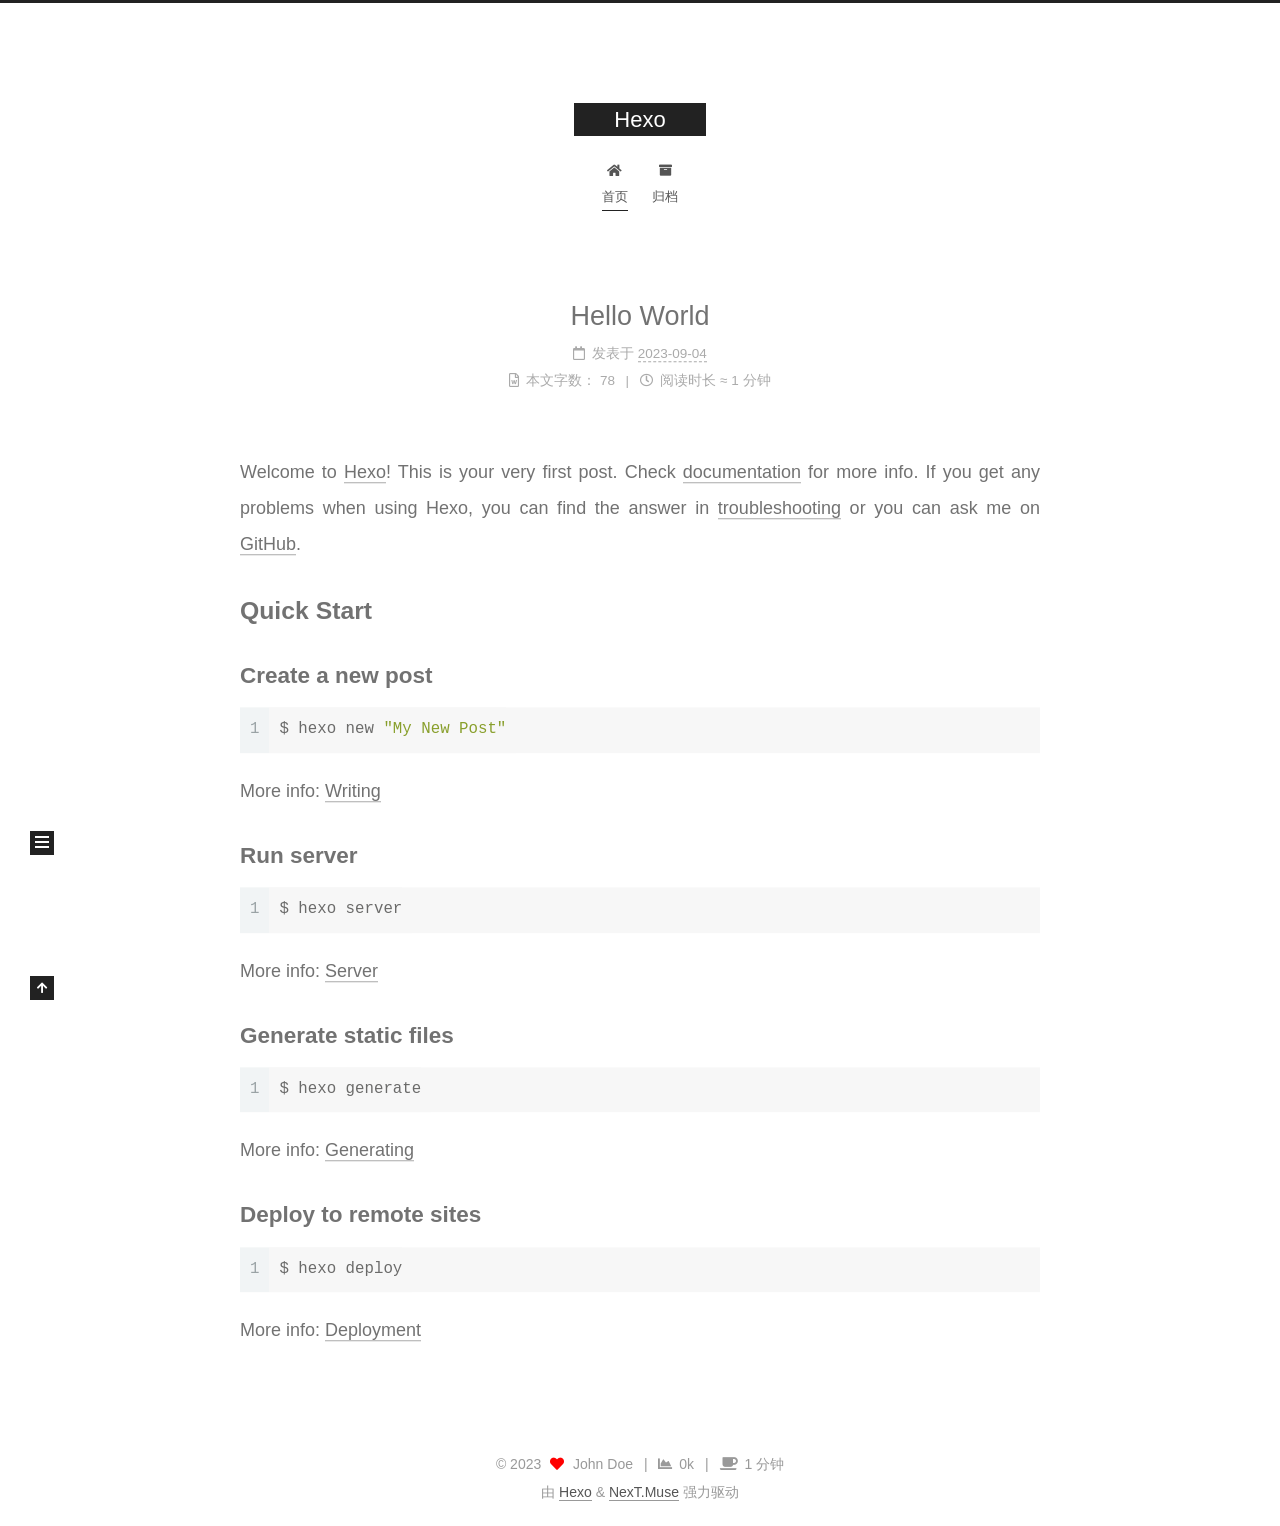
==== index.html @ d1b04335 "Site updated: 2023-09-04 20:30:48" ====
<!DOCTYPE html>
<html lang="zh-CN">
<head>
  <meta charset="UTF-8">
<meta name="viewport" content="width=device-width, initial-scale=1, maximum-scale=2">
<meta name="theme-color" content="#222">
<meta name="generator" content="Hexo 6.3.0">
  <link rel="apple-touch-icon" sizes="180x180" href="/images/apple-touch-icon-next.png">
  <link rel="icon" type="image/png" sizes="32x32" href="/images/favicon-32x32-next.png">
  <link rel="icon" type="image/png" sizes="16x16" href="/images/favicon-16x16-next.png">
  <link rel="mask-icon" href="/images/logo.svg" color="#222">

<link rel="stylesheet" href="/css/main.css">


<link rel="stylesheet" href="/lib/font-awesome/css/all.min.css">

<script id="hexo-configurations">
    var NexT = window.NexT || {};
    var CONFIG = {"hostname":"example.com","root":"/","scheme":"Muse","version":"7.8.0","exturl":false,"sidebar":{"position":"left","display":"post","padding":18,"offset":12,"onmobile":false},"copycode":{"enable":false,"show_result":false,"style":null},"back2top":{"enable":true,"sidebar":false,"scrollpercent":false},"bookmark":{"enable":false,"color":"#222","save":"auto"},"fancybox":false,"mediumzoom":false,"lazyload":false,"pangu":false,"comments":{"style":"tabs","active":null,"storage":true,"lazyload":false,"nav":null},"algolia":{"hits":{"per_page":10},"labels":{"input_placeholder":"Search for Posts","hits_empty":"We didn't find any results for the search: ${query}","hits_stats":"${hits} results found in ${time} ms"}},"localsearch":{"enable":false,"trigger":"auto","top_n_per_article":1,"unescape":false,"preload":false},"motion":{"enable":true,"async":false,"transition":{"post_block":"fadeIn","post_header":"slideDownIn","post_body":"slideDownIn","coll_header":"slideLeftIn","sidebar":"slideUpIn"}}};
  </script>

  <meta property="og:type" content="website">
<meta property="og:title" content="Hexo">
<meta property="og:url" content="http://example.com/index.html">
<meta property="og:site_name" content="Hexo">
<meta property="og:locale" content="zh_CN">
<meta property="article:author" content="John Doe">
<meta name="twitter:card" content="summary">

<link rel="canonical" href="http://example.com/">


<script id="page-configurations">
  // https://hexo.io/docs/variables.html
  CONFIG.page = {
    sidebar: "",
    isHome : true,
    isPost : false,
    lang   : 'zh-CN'
  };
</script>

  <title>Hexo</title>
  






  <noscript>
  <style>
  .use-motion .brand,
  .use-motion .menu-item,
  .sidebar-inner,
  .use-motion .post-block,
  .use-motion .pagination,
  .use-motion .comments,
  .use-motion .post-header,
  .use-motion .post-body,
  .use-motion .collection-header { opacity: initial; }

  .use-motion .site-title,
  .use-motion .site-subtitle {
    opacity: initial;
    top: initial;
  }

  .use-motion .logo-line-before i { left: initial; }
  .use-motion .logo-line-after i { right: initial; }
  </style>
</noscript>

</head>

<body itemscope itemtype="http://schema.org/WebPage">
  <div class="container use-motion">
    <div class="headband"></div>

    <header class="header" itemscope itemtype="http://schema.org/WPHeader">
      <div class="header-inner"><div class="site-brand-container">
  <div class="site-nav-toggle">
    <div class="toggle" aria-label="切换导航栏">
      <span class="toggle-line toggle-line-first"></span>
      <span class="toggle-line toggle-line-middle"></span>
      <span class="toggle-line toggle-line-last"></span>
    </div>
  </div>

  <div class="site-meta">

    <a href="/" class="brand" rel="start">
      <span class="logo-line-before"><i></i></span>
      <h1 class="site-title">Hexo</h1>
      <span class="logo-line-after"><i></i></span>
    </a>
  </div>

  <div class="site-nav-right">
    <div class="toggle popup-trigger">
    </div>
  </div>
</div>




<nav class="site-nav">
  <ul id="menu" class="main-menu menu">
        <li class="menu-item menu-item-home">

    <a href="/" rel="section"><i class="fa fa-home fa-fw"></i>首页</a>

  </li>
        <li class="menu-item menu-item-archives">

    <a href="/archives/" rel="section"><i class="fa fa-archive fa-fw"></i>归档</a>

  </li>
  </ul>
</nav>




</div>
    </header>

    
  <div class="back-to-top">
    <i class="fa fa-arrow-up"></i>
    <span>0%</span>
  </div>


    <main class="main">
      <div class="main-inner">
        <div class="content-wrap">
          

          <div class="content index posts-expand">
            
      
  
  
  <article itemscope itemtype="http://schema.org/Article" class="post-block" lang="zh-CN">
    <link itemprop="mainEntityOfPage" href="http://example.com/2023/09/04/hello-world/">

    <span hidden itemprop="author" itemscope itemtype="http://schema.org/Person">
      <meta itemprop="image" content="/images/avatar.gif">
      <meta itemprop="name" content="John Doe">
      <meta itemprop="description" content="">
    </span>

    <span hidden itemprop="publisher" itemscope itemtype="http://schema.org/Organization">
      <meta itemprop="name" content="Hexo">
    </span>
      <header class="post-header">
        <h2 class="post-title" itemprop="name headline">
          
            <a href="/2023/09/04/hello-world/" class="post-title-link" itemprop="url">Hello World</a>
        </h2>

        <div class="post-meta">
            <span class="post-meta-item">
              <span class="post-meta-item-icon">
                <i class="far fa-calendar"></i>
              </span>
              <span class="post-meta-item-text">发表于</span>
              

              <time title="创建时间：2023-09-04 19:37:37 / 修改时间：19:37:17" itemprop="dateCreated datePublished" datetime="2023-09-04T19:37:37+08:00">2023-09-04</time>
            </span>

          <br>
            <span class="post-meta-item" title="本文字数">
              <span class="post-meta-item-icon">
                <i class="far fa-file-word"></i>
              </span>
                <span class="post-meta-item-text">本文字数：</span>
              <span>78</span>
            </span>
            <span class="post-meta-item" title="阅读时长">
              <span class="post-meta-item-icon">
                <i class="far fa-clock"></i>
              </span>
                <span class="post-meta-item-text">阅读时长 &asymp;</span>
              <span>1 分钟</span>
            </span>

        </div>
      </header>

    
    
    
    <div class="post-body" itemprop="articleBody">

      
          <p>Welcome to <a target="_blank" rel="noopener" href="https://hexo.io/">Hexo</a>! This is your very first post. Check <a target="_blank" rel="noopener" href="https://hexo.io/docs/">documentation</a> for more info. If you get any problems when using Hexo, you can find the answer in <a target="_blank" rel="noopener" href="https://hexo.io/docs/troubleshooting.html">troubleshooting</a> or you can ask me on <a target="_blank" rel="noopener" href="https://github.com/hexojs/hexo/issues">GitHub</a>.</p>
<h2 id="Quick-Start"><a href="#Quick-Start" class="headerlink" title="Quick Start"></a>Quick Start</h2><h3 id="Create-a-new-post"><a href="#Create-a-new-post" class="headerlink" title="Create a new post"></a>Create a new post</h3><figure class="highlight bash"><table><tr><td class="gutter"><pre><span class="line">1</span><br></pre></td><td class="code"><pre><span class="line">$ hexo new <span class="string">&quot;My New Post&quot;</span></span><br></pre></td></tr></table></figure>

<p>More info: <a target="_blank" rel="noopener" href="https://hexo.io/docs/writing.html">Writing</a></p>
<h3 id="Run-server"><a href="#Run-server" class="headerlink" title="Run server"></a>Run server</h3><figure class="highlight bash"><table><tr><td class="gutter"><pre><span class="line">1</span><br></pre></td><td class="code"><pre><span class="line">$ hexo server</span><br></pre></td></tr></table></figure>

<p>More info: <a target="_blank" rel="noopener" href="https://hexo.io/docs/server.html">Server</a></p>
<h3 id="Generate-static-files"><a href="#Generate-static-files" class="headerlink" title="Generate static files"></a>Generate static files</h3><figure class="highlight bash"><table><tr><td class="gutter"><pre><span class="line">1</span><br></pre></td><td class="code"><pre><span class="line">$ hexo generate</span><br></pre></td></tr></table></figure>

<p>More info: <a target="_blank" rel="noopener" href="https://hexo.io/docs/generating.html">Generating</a></p>
<h3 id="Deploy-to-remote-sites"><a href="#Deploy-to-remote-sites" class="headerlink" title="Deploy to remote sites"></a>Deploy to remote sites</h3><figure class="highlight bash"><table><tr><td class="gutter"><pre><span class="line">1</span><br></pre></td><td class="code"><pre><span class="line">$ hexo deploy</span><br></pre></td></tr></table></figure>

<p>More info: <a target="_blank" rel="noopener" href="https://hexo.io/docs/one-command-deployment.html">Deployment</a></p>

      
    </div>

    
    
    
      <footer class="post-footer">
        <div class="post-eof"></div>
      </footer>
  </article>
  
  
  


  



          </div>
          

<script>
  window.addEventListener('tabs:register', () => {
    let { activeClass } = CONFIG.comments;
    if (CONFIG.comments.storage) {
      activeClass = localStorage.getItem('comments_active') || activeClass;
    }
    if (activeClass) {
      let activeTab = document.querySelector(`a[href="#comment-${activeClass}"]`);
      if (activeTab) {
        activeTab.click();
      }
    }
  });
  if (CONFIG.comments.storage) {
    window.addEventListener('tabs:click', event => {
      if (!event.target.matches('.tabs-comment .tab-content .tab-pane')) return;
      let commentClass = event.target.classList[1];
      localStorage.setItem('comments_active', commentClass);
    });
  }
</script>

        </div>
          
  
  <div class="toggle sidebar-toggle">
    <span class="toggle-line toggle-line-first"></span>
    <span class="toggle-line toggle-line-middle"></span>
    <span class="toggle-line toggle-line-last"></span>
  </div>

  <aside class="sidebar">
    <div class="sidebar-inner">

      <ul class="sidebar-nav motion-element">
        <li class="sidebar-nav-toc">
          文章目录
        </li>
        <li class="sidebar-nav-overview">
          站点概览
        </li>
      </ul>

      <!--noindex-->
      <div class="post-toc-wrap sidebar-panel">
      </div>
      <!--/noindex-->

      <div class="site-overview-wrap sidebar-panel">
        <div class="site-author motion-element" itemprop="author" itemscope itemtype="http://schema.org/Person">
  <p class="site-author-name" itemprop="name">John Doe</p>
  <div class="site-description" itemprop="description"></div>
</div>
<div class="site-state-wrap motion-element">
  <nav class="site-state">
      <div class="site-state-item site-state-posts">
          <a href="/archives/">
        
          <span class="site-state-item-count">1</span>
          <span class="site-state-item-name">日志</span>
        </a>
      </div>
  </nav>
</div>



      </div>

    </div>
  </aside>
  <div id="sidebar-dimmer"></div>


      </div>
    </main>

    <footer class="footer">
      <div class="footer-inner">
        

        

<div class="copyright">
  
  &copy; 
  <span itemprop="copyrightYear">2023</span>
  <span class="with-love">
    <i class="fa fa-heart"></i>
  </span>
  <span class="author" itemprop="copyrightHolder">John Doe</span>
    <span class="post-meta-divider">|</span>
    <span class="post-meta-item-icon">
      <i class="fa fa-chart-area"></i>
    </span>
    <span title="站点总字数">0k</span>
    <span class="post-meta-divider">|</span>
    <span class="post-meta-item-icon">
      <i class="fa fa-coffee"></i>
    </span>
    <span title="站点阅读时长">1 分钟</span>
</div>
  <div class="powered-by">由 <a href="https://hexo.io/" class="theme-link" rel="noopener" target="_blank">Hexo</a> & <a href="https://muse.theme-next.org/" class="theme-link" rel="noopener" target="_blank">NexT.Muse</a> 强力驱动
  </div>

        








      </div>
    </footer>
  </div>

  
  <script src="/lib/anime.min.js"></script>
  <script src="/lib/velocity/velocity.min.js"></script>
  <script src="/lib/velocity/velocity.ui.min.js"></script>

<script src="/js/utils.js"></script>

<script src="/js/motion.js"></script>


<script src="/js/schemes/muse.js"></script>


<script src="/js/next-boot.js"></script>




  















  

  


</body>
</html>
---- css/main.css ----
:root {
  --body-bg-color: #fff;
  --content-bg-color: #fff;
  --card-bg-color: #f5f5f5;
  --text-color: #555;
  --blockquote-color: #666;
  --link-color: #555;
  --link-hover-color: #222;
  --brand-color: #fff;
  --brand-hover-color: #fff;
  --table-row-odd-bg-color: #f9f9f9;
  --table-row-hover-bg-color: #f5f5f5;
  --menu-item-bg-color: #f5f5f5;
  --btn-default-bg: #222;
  --btn-default-color: #fff;
  --btn-default-border-color: #222;
  --btn-default-hover-bg: #fff;
  --btn-default-hover-color: #222;
  --btn-default-hover-border-color: #222;
}
html {
  line-height: 1.15; /* 1 */
  -webkit-text-size-adjust: 100%; /* 2 */
}
body {
  margin: 0;
}
main {
  display: block;
}
h1 {
  font-size: 2em;
  margin: 0.67em 0;
}
hr {
  box-sizing: content-box; /* 1 */
  height: 0; /* 1 */
  overflow: visible; /* 2 */
}
pre {
  font-family: monospace, monospace; /* 1 */
  font-size: 1em; /* 2 */
}
a {
  background: transparent;
}
abbr[title] {
  border-bottom: none; /* 1 */
  text-decoration: underline; /* 2 */
  text-decoration: underline dotted; /* 2 */
}
b,
strong {
  font-weight: bolder;
}
code,
kbd,
samp {
  font-family: monospace, monospace; /* 1 */
  font-size: 1em; /* 2 */
}
small {
  font-size: 80%;
}
sub,
sup {
  font-size: 75%;
  line-height: 0;
  position: relative;
  vertical-align: baseline;
}
sub {
  bottom: -0.25em;
}
sup {
  top: -0.5em;
}
img {
  border-style: none;
}
button,
input,
optgroup,
select,
textarea {
  font-family: inherit; /* 1 */
  font-size: 100%; /* 1 */
  line-height: 1.15; /* 1 */
  margin: 0; /* 2 */
}
button,
input {
/* 1 */
  overflow: visible;
}
button,
select {
/* 1 */
  text-transform: none;
}
button,
[type='button'],
[type='reset'],
[type='submit'] {
  -webkit-appearance: button;
}
button::-moz-focus-inner,
[type='button']::-moz-focus-inner,
[type='reset']::-moz-focus-inner,
[type='submit']::-moz-focus-inner {
  border-style: none;
  padding: 0;
}
button:-moz-focusring,
[type='button']:-moz-focusring,
[type='reset']:-moz-focusring,
[type='submit']:-moz-focusring {
  outline: 1px dotted ButtonText;
}
fieldset {
  padding: 0.35em 0.75em 0.625em;
}
legend {
  box-sizing: border-box; /* 1 */
  color: inherit; /* 2 */
  display: table; /* 1 */
  max-width: 100%; /* 1 */
  padding: 0; /* 3 */
  white-space: normal; /* 1 */
}
progress {
  vertical-align: baseline;
}
textarea {
  overflow: auto;
}
[type='checkbox'],
[type='radio'] {
  box-sizing: border-box; /* 1 */
  padding: 0; /* 2 */
}
[type='number']::-webkit-inner-spin-button,
[type='number']::-webkit-outer-spin-button {
  height: auto;
}
[type='search'] {
  outline-offset: -2px; /* 2 */
  -webkit-appearance: textfield; /* 1 */
}
[type='search']::-webkit-search-decoration {
  -webkit-appearance: none;
}
::-webkit-file-upload-button {
  font: inherit; /* 2 */
  -webkit-appearance: button; /* 1 */
}
details {
  display: block;
}
summary {
  display: list-item;
}
template {
  display: none;
}
[hidden] {
  display: none;
}
::selection {
  background: #262a30;
  color: #eee;
}
html,
body {
  height: 100%;
}
body {
  background: var(--body-bg-color);
  color: var(--text-color);
  font-family: 'Lato', "PingFang SC", "Microsoft YaHei", sans-serif;
  font-size: 1em;
  line-height: 2;
}
@media (max-width: 991px) {
  body {
    padding-left: 0 !important;
    padding-right: 0 !important;
  }
}
h1,
h2,
h3,
h4,
h5,
h6 {
  font-family: 'Lato', "PingFang SC", "Microsoft YaHei", sans-serif;
  font-weight: bold;
  line-height: 1.5;
  margin: 20px 0 15px;
}
h1 {
  font-size: 1.5em;
}
h2 {
  font-size: 1.375em;
}
h3 {
  font-size: 1.25em;
}
h4 {
  font-size: 1.125em;
}
h5 {
  font-size: 1em;
}
h6 {
  font-size: 0.875em;
}
p {
  margin: 0 0 20px 0;
}
a,
span.exturl {
  border-bottom: 1px solid #999;
  color: var(--link-color);
  outline: 0;
  text-decoration: none;
  overflow-wrap: break-word;
  word-wrap: break-word;
  cursor: pointer;
}
a:hover,
span.exturl:hover {
  border-bottom-color: var(--link-hover-color);
  color: var(--link-hover-color);
}
iframe,
img,
video {
  display: block;
  margin-left: auto;
  margin-right: auto;
  max-width: 100%;
}
hr {
  background-image: repeating-linear-gradient(-45deg, #ddd, #ddd 4px, transparent 4px, transparent 8px);
  border: 0;
  height: 3px;
  margin: 40px 0;
}
blockquote {
  border-left: 4px solid #ddd;
  color: var(--blockquote-color);
  margin: 0;
  padding: 0 15px;
}
blockquote cite::before {
  content: '-';
  padding: 0 5px;
}
dt {
  font-weight: bold;
}
dd {
  margin: 0;
  padding: 0;
}
kbd {
  background-color: #f5f5f5;
  background-image: linear-gradient(#eee, #fff, #eee);
  border: 1px solid #ccc;
  border-radius: 0.2em;
  box-shadow: 0.1em 0.1em 0.2em rgba(0,0,0,0.1);
  color: #555;
  font-family: inherit;
  padding: 0.1em 0.3em;
  white-space: nowrap;
}
.table-container {
  overflow: auto;
}
table {
  border-collapse: collapse;
  border-spacing: 0;
  font-size: 0.875em;
  margin: 0 0 20px 0;
  width: 100%;
}
tbody tr:nth-of-type(odd) {
  background: var(--table-row-odd-bg-color);
}
tbody tr:hover {
  background: var(--table-row-hover-bg-color);
}
caption,
th,
td {
  font-weight: normal;
  padding: 8px;
  vertical-align: middle;
}
th,
td {
  border: 1px solid #ddd;
  border-bottom: 3px solid #ddd;
}
th {
  font-weight: 700;
  padding-bottom: 10px;
}
td {
  border-bottom-width: 1px;
}
.btn {
  background: var(--btn-default-bg);
  border: 2px solid var(--btn-default-border-color);
  border-radius: 0;
  color: var(--btn-default-color);
  display: inline-block;
  font-size: 0.875em;
  line-height: 2;
  padding: 0 20px;
  text-decoration: none;
  transition-property: background-color;
  transition-delay: 0s;
  transition-duration: 0.2s;
  transition-timing-function: ease-in-out;
}
.btn:hover {
  background: var(--btn-default-hover-bg);
  border-color: var(--btn-default-hover-border-color);
  color: var(--btn-default-hover-color);
}
.btn + .btn {
  margin: 0 0 8px 8px;
}
.btn .fa-fw {
  text-align: left;
  width: 1.285714285714286em;
}
.toggle {
  line-height: 0;
}
.toggle .toggle-line {
  background: #fff;
  display: inline-block;
  height: 2px;
  left: 0;
  position: relative;
  top: 0;
  transition: all 0.4s;
  vertical-align: top;
  width: 100%;
}
.toggle .toggle-line:not(:first-child) {
  margin-top: 3px;
}
.toggle.toggle-arrow .toggle-line-first {
  left: 50%;
  top: 2px;
  transform: rotate(45deg);
  width: 50%;
}
.toggle.toggle-arrow .toggle-line-middle {
  left: 2px;
  width: 90%;
}
.toggle.toggle-arrow .toggle-line-last {
  left: 50%;
  top: -2px;
  transform: rotate(-45deg);
  width: 50%;
}
.toggle.toggle-close .toggle-line-first {
  transform: rotate(-45deg);
  top: 5px;
}
.toggle.toggle-close .toggle-line-middle {
  opacity: 0;
}
.toggle.toggle-close .toggle-line-last {
  transform: rotate(45deg);
  top: -5px;
}
.highlight,
pre {
  background: #f7f7f7;
  color: #4d4d4c;
  line-height: 1.6;
  margin: 0 auto 20px;
}
pre,
code {
  font-family: consolas, Menlo, monospace, "PingFang SC", "Microsoft YaHei";
}
code {
  background: #eee;
  border-radius: 3px;
  color: #555;
  padding: 2px 4px;
  overflow-wrap: break-word;
  word-wrap: break-word;
}
.highlight *::selection {
  background: #d6d6d6;
}
.highlight pre {
  border: 0;
  margin: 0;
  padding: 10px 0;
}
.highlight table {
  border: 0;
  margin: 0;
  width: auto;
}
.highlight td {
  border: 0;
  padding: 0;
}
.highlight figcaption {
  background: #eff2f3;
  color: #4d4d4c;
  display: flex;
  font-size: 0.875em;
  justify-content: space-between;
  line-height: 1.2;
  padding: 0.5em;
}
.highlight figcaption a {
  color: #4d4d4c;
}
.highlight figcaption a:hover {
  border-bottom-color: #4d4d4c;
}
.highlight .gutter {
  -moz-user-select: none;
  -ms-user-select: none;
  -webkit-user-select: none;
  user-select: none;
}
.highlight .gutter pre {
  background: #eff2f3;
  color: #869194;
  padding-left: 10px;
  padding-right: 10px;
  text-align: right;
}
.highlight .code pre {
  background: #f7f7f7;
  padding-left: 10px;
  width: 100%;
}
.gist table {
  width: auto;
}
.gist table td {
  border: 0;
}
pre {
  overflow: auto;
  padding: 10px;
}
pre code {
  background: none;
  color: #4d4d4c;
  font-size: 0.875em;
  padding: 0;
  text-shadow: none;
}
pre .deletion {
  background: #fdd;
}
pre .addition {
  background: #dfd;
}
pre .meta {
  color: #eab700;
  -moz-user-select: none;
  -ms-user-select: none;
  -webkit-user-select: none;
  user-select: none;
}
pre .comment {
  color: #8e908c;
}
pre .variable,
pre .attribute,
pre .tag,
pre .name,
pre .regexp,
pre .ruby .constant,
pre .xml .tag .title,
pre .xml .pi,
pre .xml .doctype,
pre .html .doctype,
pre .css .id,
pre .css .class,
pre .css .pseudo {
  color: #c82829;
}
pre .number,
pre .preprocessor,
pre .built_in,
pre .builtin-name,
pre .literal,
pre .params,
pre .constant,
pre .command {
  color: #f5871f;
}
pre .ruby .class .title,
pre .css .rules .attribute,
pre .string,
pre .symbol,
pre .value,
pre .inheritance,
pre .header,
pre .ruby .symbol,
pre .xml .cdata,
pre .special,
pre .formula {
  color: #718c00;
}
pre .title,
pre .css .hexcolor {
  color: #3e999f;
}
pre .function,
pre .python .decorator,
pre .python .title,
pre .ruby .function .title,
pre .ruby .title .keyword,
pre .perl .sub,
pre .javascript .title,
pre .coffeescript .title {
  color: #4271ae;
}
pre .keyword,
pre .javascript .function {
  color: #8959a8;
}
.blockquote-center {
  border-left: none;
  margin: 40px 0;
  padding: 0;
  position: relative;
  text-align: center;
}
.blockquote-center .fa {
  display: block;
  opacity: 0.6;
  position: absolute;
  width: 100%;
}
.blockquote-center .fa-quote-left {
  border-top: 1px solid #ccc;
  text-align: left;
  top: -20px;
}
.blockquote-center .fa-quote-right {
  border-bottom: 1px solid #ccc;
  text-align: right;
  bottom: -20px;
}
.blockquote-center p,
.blockquote-center div {
  text-align: center;
}
.post-body .group-picture img {
  margin: 0 auto;
  padding: 0 3px;
}
.group-picture-row {
  margin-bottom: 6px;
  overflow: hidden;
}
.group-picture-column {
  float: left;
  margin-bottom: 10px;
}
.post-body .label {
  color: #555;
  display: inline;
  padding: 0 2px;
}
.post-body .label.default {
  background: #f0f0f0;
}
.post-body .label.primary {
  background: #efe6f7;
}
.post-body .label.info {
  background: #e5f2f8;
}
.post-body .label.success {
  background: #e7f4e9;
}
.post-body .label.warning {
  background: #fcf6e1;
}
.post-body .label.danger {
  background: #fae8eb;
}
.post-body .tabs {
  margin-bottom: 20px;
}
.post-body .tabs,
.tabs-comment {
  display: block;
  padding-top: 10px;
  position: relative;
}
.post-body .tabs ul.nav-tabs,
.tabs-comment ul.nav-tabs {
  display: flex;
  flex-wrap: wrap;
  margin: 0;
  margin-bottom: -1px;
  padding: 0;
}
@media (max-width: 413px) {
  .post-body .tabs ul.nav-tabs,
  .tabs-comment ul.nav-tabs {
    display: block;
    margin-bottom: 5px;
  }
}
.post-body .tabs ul.nav-tabs li.tab,
.tabs-comment ul.nav-tabs li.tab {
  border-bottom: 1px solid #ddd;
  border-left: 1px solid transparent;
  border-right: 1px solid transparent;
  border-top: 3px solid transparent;
  flex-grow: 1;
  list-style-type: none;
  border-radius: 0 0 0 0;
}
@media (max-width: 413px) {
  .post-body .tabs ul.nav-tabs li.tab,
  .tabs-comment ul.nav-tabs li.tab {
    border-bottom: 1px solid transparent;
    border-left: 3px solid transparent;
    border-right: 1px solid transparent;
    border-top: 1px solid transparent;
  }
}
@media (max-width: 413px) {
  .post-body .tabs ul.nav-tabs li.tab,
  .tabs-comment ul.nav-tabs li.tab {
    border-radius: 0;
  }
}
.post-body .tabs ul.nav-tabs li.tab a,
.tabs-comment ul.nav-tabs li.tab a {
  border-bottom: initial;
  display: block;
  line-height: 1.8;
  outline: 0;
  padding: 0.25em 0.75em;
  text-align: center;
  transition-delay: 0s;
  transition-duration: 0.2s;
  transition-timing-function: ease-out;
}
.post-body .tabs ul.nav-tabs li.tab a i,
.tabs-comment ul.nav-tabs li.tab a i {
  width: 1.285714285714286em;
}
.post-body .tabs ul.nav-tabs li.tab.active,
.tabs-comment ul.nav-tabs li.tab.active {
  border-bottom: 1px solid transparent;
  border-left: 1px solid #ddd;
  border-right: 1px solid #ddd;
  border-top: 3px solid #fc6423;
}
@media (max-width: 413px) {
  .post-body .tabs ul.nav-tabs li.tab.active,
  .tabs-comment ul.nav-tabs li.tab.active {
    border-bottom: 1px solid #ddd;
    border-left: 3px solid #fc6423;
    border-right: 1px solid #ddd;
    border-top: 1px solid #ddd;
  }
}
.post-body .tabs ul.nav-tabs li.tab.active a,
.tabs-comment ul.nav-tabs li.tab.active a {
  color: var(--link-color);
  cursor: default;
}
.post-body .tabs .tab-content .tab-pane,
.tabs-comment .tab-content .tab-pane {
  border: 1px solid #ddd;
  border-top: 0;
  padding: 20px 20px 0 20px;
  border-radius: 0;
}
.post-body .tabs .tab-content .tab-pane:not(.active),
.tabs-comment .tab-content .tab-pane:not(.active) {
  display: none;
}
.post-body .tabs .tab-content .tab-pane.active,
.tabs-comment .tab-content .tab-pane.active {
  display: block;
}
.post-body .tabs .tab-content .tab-pane.active:nth-of-type(1),
.tabs-comment .tab-content .tab-pane.active:nth-of-type(1) {
  border-radius: 0 0 0 0;
}
@media (max-width: 413px) {
  .post-body .tabs .tab-content .tab-pane.active:nth-of-type(1),
  .tabs-comment .tab-content .tab-pane.active:nth-of-type(1) {
    border-radius: 0;
  }
}
.post-body .note {
  border-radius: 3px;
  margin-bottom: 20px;
  padding: 1em;
  position: relative;
  border: 1px solid #eee;
  border-left-width: 5px;
}
.post-body .note h2,
.post-body .note h3,
.post-body .note h4,
.post-body .note h5,
.post-body .note h6 {
  margin-top: 0;
  border-bottom: initial;
  margin-bottom: 0;
  padding-top: 0;
}
.post-body .note p:first-child,
.post-body .note ul:first-child,
.post-body .note ol:first-child,
.post-body .note table:first-child,
.post-body .note pre:first-child,
.post-body .note blockquote:first-child,
.post-body .note img:first-child {
  margin-top: 0;
}
.post-body .note p:last-child,
.post-body .note ul:last-child,
.post-body .note ol:last-child,
.post-body .note table:last-child,
.post-body .note pre:last-child,
.post-body .note blockquote:last-child,
.post-body .note img:last-child {
  margin-bottom: 0;
}
.post-body .note.default {
  border-left-color: #777;
}
.post-body .note.default h2,
.post-body .note.default h3,
.post-body .note.default h4,
.post-body .note.default h5,
.post-body .note.default h6 {
  color: #777;
}
.post-body .note.primary {
  border-left-color: #6f42c1;
}
.post-body .note.primary h2,
.post-body .note.primary h3,
.post-body .note.primary h4,
.post-body .note.primary h5,
.post-body .note.primary h6 {
  color: #6f42c1;
}
.post-body .note.info {
  border-left-color: #428bca;
}
.post-body .note.info h2,
.post-body .note.info h3,
.post-body .note.info h4,
.post-body .note.info h5,
.post-body .note.info h6 {
  color: #428bca;
}
.post-body .note.success {
  border-left-color: #5cb85c;
}
.post-body .note.success h2,
.post-body .note.success h3,
.post-body .note.success h4,
.post-body .note.success h5,
.post-body .note.success h6 {
  color: #5cb85c;
}
.post-body .note.warning {
  border-left-color: #f0ad4e;
}
.post-body .note.warning h2,
.post-body .note.warning h3,
.post-body .note.warning h4,
.post-body .note.warning h5,
.post-body .note.warning h6 {
  color: #f0ad4e;
}
.post-body .note.danger {
  border-left-color: #d9534f;
}
.post-body .note.danger h2,
.post-body .note.danger h3,
.post-body .note.danger h4,
.post-body .note.danger h5,
.post-body .note.danger h6 {
  color: #d9534f;
}
.pagination .prev,
.pagination .next,
.pagination .page-number,
.pagination .space {
  display: inline-block;
  margin: 0 10px;
  padding: 0 11px;
  position: relative;
  top: -1px;
}
@media (max-width: 767px) {
  .pagination .prev,
  .pagination .next,
  .pagination .page-number,
  .pagination .space {
    margin: 0 5px;
  }
}
.pagination {
  border-top: 1px solid #eee;
  margin: 120px 0 0;
  text-align: center;
}
.pagination .prev,
.pagination .next,
.pagination .page-number {
  border-bottom: 0;
  border-top: 1px solid #eee;
  transition-property: border-color;
  transition-delay: 0s;
  transition-duration: 0.2s;
  transition-timing-function: ease-in-out;
}
.pagination .prev:hover,
.pagination .next:hover,
.pagination .page-number:hover {
  border-top-color: #222;
}
.pagination .space {
  margin: 0;
  padding: 0;
}
.pagination .prev {
  margin-left: 0;
}
.pagination .next {
  margin-right: 0;
}
.pagination .page-number.current {
  background: #ccc;
  border-top-color: #ccc;
  color: #fff;
}
@media (max-width: 767px) {
  .pagination {
    border-top: none;
  }
  .pagination .prev,
  .pagination .next,
  .pagination .page-number {
    border-bottom: 1px solid #eee;
    border-top: 0;
    margin-bottom: 10px;
    padding: 0 10px;
  }
  .pagination .prev:hover,
  .pagination .next:hover,
  .pagination .page-number:hover {
    border-bottom-color: #222;
  }
}
.comments {
  margin-top: 60px;
  overflow: hidden;
}
.comment-button-group {
  display: flex;
  flex-wrap: wrap-reverse;
  justify-content: center;
  margin: 1em 0;
}
.comment-button-group .comment-button {
  margin: 0.1em 0.2em;
}
.comment-button-group .comment-button.active {
  background: var(--btn-default-hover-bg);
  border-color: var(--btn-default-hover-border-color);
  color: var(--btn-default-hover-color);
}
.comment-position {
  display: none;
}
.comment-position.active {
  display: block;
}
.tabs-comment {
  background: var(--content-bg-color);
  margin-top: 4em;
  padding-top: 0;
}
.tabs-comment .comments {
  border: 0;
  box-shadow: none;
  margin-top: 0;
  padding-top: 0;
}
.container {
  min-height: 100%;
  position: relative;
}
.main-inner {
  margin: 0 auto;
  width: 700px;
}
@media (min-width: 1200px) {
  .main-inner {
    width: 800px;
  }
}
@media (min-width: 1600px) {
  .main-inner {
    width: 900px;
  }
}
@media (max-width: 767px) {
  .content-wrap {
    padding: 0 20px;
  }
}
.header {
  background: transparent;
}
.header-inner {
  margin: 0 auto;
  width: 700px;
}
@media (min-width: 1200px) {
  .header-inner {
    width: 800px;
  }
}
@media (min-width: 1600px) {
  .header-inner {
    width: 900px;
  }
}
.site-brand-container {
  display: flex;
  flex-shrink: 0;
  padding: 0 10px;
}
.headband {
  background: #222;
  height: 3px;
}
.site-meta {
  flex-grow: 1;
  text-align: center;
}
@media (max-width: 767px) {
  .site-meta {
    text-align: center;
  }
}
.brand {
  border-bottom: none;
  color: var(--brand-color);
  display: inline-block;
  line-height: 1.375em;
  padding: 0 40px;
  position: relative;
}
.brand:hover {
  color: var(--brand-hover-color);
}
.site-title {
  font-family: 'Lato', "PingFang SC", "Microsoft YaHei", sans-serif;
  font-size: 1.375em;
  font-weight: normal;
  margin: 0;
}
.site-subtitle {
  color: #999;
  font-size: 0.8125em;
  margin: 10px 0;
}
.use-motion .brand {
  opacity: 0;
}
.use-motion .site-title,
.use-motion .site-subtitle,
.use-motion .custom-logo-image {
  opacity: 0;
  position: relative;
  top: -10px;
}
.site-nav-toggle,
.site-nav-right {
  display: none;
}
@media (max-width: 767px) {
  .site-nav-toggle,
  .site-nav-right {
    display: flex;
    flex-direction: column;
    justify-content: center;
  }
}
.site-nav-toggle .toggle,
.site-nav-right .toggle {
  color: var(--text-color);
  padding: 10px;
  width: 22px;
}
.site-nav-toggle .toggle .toggle-line,
.site-nav-right .toggle .toggle-line {
  background: var(--text-color);
  border-radius: 1px;
}
.site-nav {
  display: block;
}
@media (max-width: 767px) {
  .site-nav {
    clear: both;
    display: none;
  }
}
.site-nav.site-nav-on {
  display: block;
}
.menu {
  margin-top: 20px;
  padding-left: 0;
  text-align: center;
}
.menu-item {
  display: inline-block;
  list-style: none;
  margin: 0 10px;
}
@media (max-width: 767px) {
  .menu-item {
    display: block;
    margin-top: 10px;
  }
  .menu-item.menu-item-search {
    display: none;
  }
}
.menu-item a,
.menu-item span.exturl {
  border-bottom: 0;
  display: block;
  font-size: 0.8125em;
  transition-property: border-color;
  transition-delay: 0s;
  transition-duration: 0.2s;
  transition-timing-function: ease-in-out;
}
@media (hover: none) {
  .menu-item a:hover,
  .menu-item span.exturl:hover {
    border-bottom-color: transparent !important;
  }
}
.menu-item .fa,
.menu-item .fab,
.menu-item .far,
.menu-item .fas {
  margin-right: 8px;
}
.menu-item .badge {
  display: inline-block;
  font-weight: bold;
  line-height: 1;
  margin-left: 0.35em;
  margin-top: 0.35em;
  text-align: center;
  white-space: nowrap;
}
@media (max-width: 767px) {
  .menu-item .badge {
    float: right;
    margin-left: 0;
  }
}
.menu-item-active a,
.menu .menu-item a:hover,
.menu .menu-item span.exturl:hover {
  background: var(--menu-item-bg-color);
}
.use-motion .menu-item {
  opacity: 0;
}
.sidebar {
  background: #222;
  bottom: 0;
  box-shadow: inset 0 2px 6px #000;
  position: fixed;
  top: 0;
}
@media (max-width: 991px) {
  .sidebar {
    display: none;
  }
}
.sidebar-inner {
  color: #999;
  padding: 18px 10px;
  text-align: center;
}
.cc-license {
  margin-top: 10px;
  text-align: center;
}
.cc-license .cc-opacity {
  border-bottom: none;
  opacity: 0.7;
}
.cc-license .cc-opacity:hover {
  opacity: 0.9;
}
.cc-license img {
  display: inline-block;
}
.site-author-image {
  border: 2px solid #333;
  display: block;
  margin: 0 auto;
  max-width: 96px;
  padding: 2px;
}
.site-author-name {
  color: #f5f5f5;
  font-weight: normal;
  margin: 5px 0 0;
  text-align: center;
}
.site-description {
  color: #999;
  font-size: 1em;
  margin-top: 5px;
  text-align: center;
}
.links-of-author {
  margin-top: 15px;
}
.links-of-author a,
.links-of-author span.exturl {
  border-bottom-color: #555;
  display: inline-block;
  font-size: 0.8125em;
  margin-bottom: 10px;
  margin-right: 10px;
  vertical-align: middle;
}
.links-of-author a::before,
.links-of-author span.exturl::before {
  background: #78ded4;
  border-radius: 50%;
  content: ' ';
  display: inline-block;
  height: 4px;
  margin-right: 3px;
  vertical-align: middle;
  width: 4px;
}
.sidebar-button {
  margin-top: 15px;
}
.sidebar-button a {
  border: 1px solid #fc6423;
  border-radius: 4px;
  color: #fc6423;
  display: inline-block;
  padding: 0 15px;
}
.sidebar-button a .fa,
.sidebar-button a .fab,
.sidebar-button a .far,
.sidebar-button a .fas {
  margin-right: 5px;
}
.sidebar-button a:hover {
  background: #fc6423;
  border: 1px solid #fc6423;
  color: #fff;
}
.sidebar-button a:hover .fa,
.sidebar-button a:hover .fab,
.sidebar-button a:hover .far,
.sidebar-button a:hover .fas {
  color: #fff;
}
.links-of-blogroll {
  font-size: 0.8125em;
  margin-top: 10px;
}
.links-of-blogroll-title {
  font-size: 0.875em;
  font-weight: 600;
  margin-top: 0;
}
.links-of-blogroll-list {
  list-style: none;
  margin: 0;
  padding: 0;
}
#sidebar-dimmer {
  display: none;
}
@media (max-width: 767px) {
  #sidebar-dimmer {
    background: #000;
    display: block;
    height: 100%;
    left: 100%;
    opacity: 0;
    position: fixed;
    top: 0;
    width: 100%;
    z-index: 1100;
  }
  .sidebar-active + #sidebar-dimmer {
    opacity: 0.7;
    transform: translateX(-100%);
    transition: opacity 0.5s;
  }
}
.sidebar-nav {
  margin: 0;
  padding-bottom: 20px;
  padding-left: 0;
}
.sidebar-nav li {
  border-bottom: 1px solid transparent;
  color: #666;
  cursor: pointer;
  display: inline-block;
  font-size: 0.875em;
}
.sidebar-nav li.sidebar-nav-overview {
  margin-left: 10px;
}
.sidebar-nav li:hover {
  color: #f5f5f5;
}
.sidebar-nav .sidebar-nav-active {
  border-bottom-color: #87daff;
  color: #87daff;
}
.sidebar-nav .sidebar-nav-active:hover {
  color: #87daff;
}
.sidebar-panel {
  display: none;
  overflow-x: hidden;
  overflow-y: auto;
}
.sidebar-panel-active {
  display: block;
}
.sidebar-toggle {
  background: #222;
  bottom: 45px;
  cursor: pointer;
  height: 14px;
  left: 30px;
  padding: 5px;
  position: fixed;
  width: 14px;
  z-index: 1300;
}
@media (max-width: 991px) {
  .sidebar-toggle {
    left: 20px;
    opacity: 0.8;
    display: none;
  }
}
.sidebar-toggle:hover .toggle-line {
  background: #87daff;
}
.post-toc {
  font-size: 0.875em;
}
.post-toc ol {
  list-style: none;
  margin: 0;
  padding: 0 2px 5px 10px;
  text-align: left;
}
.post-toc ol > ol {
  padding-left: 0;
}
.post-toc ol a {
  transition-property: all;
  transition-delay: 0s;
  transition-duration: 0.2s;
  transition-timing-function: ease-in-out;
}
.post-toc .nav-item {
  line-height: 1.8;
  overflow: hidden;
  text-overflow: ellipsis;
  white-space: nowrap;
}
.post-toc .nav .nav-child {
  display: none;
}
.post-toc .nav .active > .nav-child {
  display: block;
}
.post-toc .nav .active-current > .nav-child {
  display: block;
}
.post-toc .nav .active-current > .nav-child > .nav-item {
  display: block;
}
.post-toc .nav .active > a {
  border-bottom-color: #87daff;
  color: #87daff;
}
.post-toc .nav .active-current > a {
  color: #87daff;
}
.post-toc .nav .active-current > a:hover {
  color: #87daff;
}
.site-state {
  display: flex;
  justify-content: center;
  line-height: 1.4;
  margin-top: 10px;
  overflow: hidden;
  text-align: center;
  white-space: nowrap;
}
.site-state-item {
  padding: 0 15px;
}
.site-state-item:not(:first-child) {
  border-left: 1px solid #333;
}
.site-state-item a {
  border-bottom: none;
}
.site-state-item-count {
  display: block;
  font-size: 1.25em;
  font-weight: 600;
  text-align: center;
}
.site-state-item-name {
  color: inherit;
  font-size: 0.875em;
}
.footer {
  color: #999;
  font-size: 0.875em;
  padding: 20px 0;
}
.footer.footer-fixed {
  bottom: 0;
  left: 0;
  position: absolute;
  right: 0;
}
.footer-inner {
  box-sizing: border-box;
  margin: 0 auto;
  text-align: center;
  width: 700px;
}
@media (min-width: 1200px) {
  .footer-inner {
    width: 800px;
  }
}
@media (min-width: 1600px) {
  .footer-inner {
    width: 900px;
  }
}
.languages {
  display: inline-block;
  font-size: 1.125em;
  position: relative;
}
.languages .lang-select-label span {
  margin: 0 0.5em;
}
.languages .lang-select {
  height: 100%;
  left: 0;
  opacity: 0;
  position: absolute;
  top: 0;
  width: 100%;
}
.with-love {
  color: #ff0000;
  display: inline-block;
  margin: 0 5px;
}
.powered-by,
.theme-info {
  display: inline-block;
}
@-moz-keyframes iconAnimate {
  0%, 100% {
    transform: scale(1);
  }
  10%, 30% {
    transform: scale(0.9);
  }
  20%, 40%, 60%, 80% {
    transform: scale(1.1);
  }
  50%, 70% {
    transform: scale(1.1);
  }
}
@-webkit-keyframes iconAnimate {
  0%, 100% {
    transform: scale(1);
  }
  10%, 30% {
    transform: scale(0.9);
  }
  20%, 40%, 60%, 80% {
    transform: scale(1.1);
  }
  50%, 70% {
    transform: scale(1.1);
  }
}
@-o-keyframes iconAnimate {
  0%, 100% {
    transform: scale(1);
  }
  10%, 30% {
    transform: scale(0.9);
  }
  20%, 40%, 60%, 80% {
    transform: scale(1.1);
  }
  50%, 70% {
    transform: scale(1.1);
  }
}
@keyframes iconAnimate {
  0%, 100% {
    transform: scale(1);
  }
  10%, 30% {
    transform: scale(0.9);
  }
  20%, 40%, 60%, 80% {
    transform: scale(1.1);
  }
  50%, 70% {
    transform: scale(1.1);
  }
}
.back-to-top {
  font-size: 12px;
  text-align: center;
  transition-delay: 0s;
  transition-duration: 0.2s;
  transition-timing-function: ease-in-out;
}
.back-to-top {
  background: #222;
  bottom: -100px;
  box-sizing: border-box;
  color: #fff;
  cursor: pointer;
  left: 30px;
  opacity: 1;
  padding: 0 6px;
  position: fixed;
  transition-property: bottom;
  z-index: 1300;
  width: 24px;
}
.back-to-top span {
  display: none;
}
.back-to-top:hover {
  color: #87daff;
}
.back-to-top.back-to-top-on {
  bottom: 19px;
}
@media (max-width: 991px) {
  .back-to-top {
    left: 20px;
    opacity: 0.8;
  }
}
.post-body {
  font-family: 'Lato', "PingFang SC", "Microsoft YaHei", sans-serif;
  overflow-wrap: break-word;
  word-wrap: break-word;
}
@media (min-width: 1200px) {
  .post-body {
    font-size: 1.125em;
  }
}
.post-body .exturl .fa {
  font-size: 0.875em;
  margin-left: 4px;
}
.post-body .image-caption,
.post-body .figure .caption {
  color: #999;
  font-size: 0.875em;
  font-weight: bold;
  line-height: 1;
  margin: -20px auto 15px;
  text-align: center;
}
.post-sticky-flag {
  display: inline-block;
  transform: rotate(30deg);
}
.post-button {
  margin-top: 40px;
  text-align: center;
}
.use-motion .post-block,
.use-motion .pagination,
.use-motion .comments {
  opacity: 0;
}
.use-motion .post-header {
  opacity: 0;
}
.use-motion .post-body {
  opacity: 0;
}
.use-motion .collection-header {
  opacity: 0;
}
.posts-collapse {
  margin-left: 35px;
  position: relative;
}
@media (max-width: 767px) {
  .posts-collapse {
    margin-left: 0px;
    margin-right: 0px;
  }
}
.posts-collapse .collection-title {
  font-size: 1.125em;
  position: relative;
}
.posts-collapse .collection-title::before {
  background: #999;
  border: 1px solid #fff;
  border-radius: 50%;
  content: ' ';
  height: 10px;
  left: 0;
  margin-left: -6px;
  margin-top: -4px;
  position: absolute;
  top: 50%;
  width: 10px;
}
.posts-collapse .collection-year {
  font-size: 1.5em;
  font-weight: bold;
  margin: 60px 0;
  position: relative;
}
.posts-collapse .collection-year::before {
  background: #bbb;
  border-radius: 50%;
  content: ' ';
  height: 8px;
  left: 0;
  margin-left: -4px;
  margin-top: -4px;
  position: absolute;
  top: 50%;
  width: 8px;
}
.posts-collapse .collection-header {
  display: block;
  margin: 0 0 0 20px;
}
.posts-collapse .collection-header small {
  color: #bbb;
  margin-left: 5px;
}
.posts-collapse .post-header {
  border-bottom: 1px dashed #ccc;
  margin: 30px 0;
  padding-left: 15px;
  position: relative;
  transition-property: border;
  transition-delay: 0s;
  transition-duration: 0.2s;
  transition-timing-function: ease-in-out;
}
.posts-collapse .post-header::before {
  background: #bbb;
  border: 1px solid #fff;
  border-radius: 50%;
  content: ' ';
  height: 6px;
  left: 0;
  margin-left: -4px;
  position: absolute;
  top: 0.75em;
  transition-property: background;
  width: 6px;
  transition-delay: 0s;
  transition-duration: 0.2s;
  transition-timing-function: ease-in-out;
}
.posts-collapse .post-header:hover {
  border-bottom-color: #666;
}
.posts-collapse .post-header:hover::before {
  background: #222;
}
.posts-collapse .post-meta {
  display: inline;
  font-size: 0.75em;
  margin-right: 10px;
}
.posts-collapse .post-title {
  display: inline;
}
.posts-collapse .post-title a,
.posts-collapse .post-title span.exturl {
  border-bottom: none;
  color: var(--link-color);
}
.posts-collapse .post-title .fa-external-link-alt {
  font-size: 0.875em;
  margin-left: 5px;
}
.posts-collapse::before {
  background: #f5f5f5;
  content: ' ';
  height: 100%;
  left: 0;
  margin-left: -2px;
  position: absolute;
  top: 1.25em;
  width: 4px;
}
.post-eof {
  background: #ccc;
  height: 1px;
  margin: 80px auto 60px;
  text-align: center;
  width: 8%;
}
.post-block:last-of-type .post-eof {
  display: none;
}
.content {
  padding-top: 40px;
}
@media (min-width: 992px) {
  .post-body {
    text-align: justify;
  }
}
@media (max-width: 991px) {
  .post-body {
    text-align: justify;
  }
}
.post-body h1,
.post-body h2,
.post-body h3,
.post-body h4,
.post-body h5,
.post-body h6 {
  padding-top: 10px;
}
.post-body h1 .header-anchor,
.post-body h2 .header-anchor,
.post-body h3 .header-anchor,
.post-body h4 .header-anchor,
.post-body h5 .header-anchor,
.post-body h6 .header-anchor {
  border-bottom-style: none;
  color: #ccc;
  float: right;
  margin-left: 10px;
  visibility: hidden;
}
.post-body h1 .header-anchor:hover,
.post-body h2 .header-anchor:hover,
.post-body h3 .header-anchor:hover,
.post-body h4 .header-anchor:hover,
.post-body h5 .header-anchor:hover,
.post-body h6 .header-anchor:hover {
  color: inherit;
}
.post-body h1:hover .header-anchor,
.post-body h2:hover .header-anchor,
.post-body h3:hover .header-anchor,
.post-body h4:hover .header-anchor,
.post-body h5:hover .header-anchor,
.post-body h6:hover .header-anchor {
  visibility: visible;
}
.post-body iframe,
.post-body img,
.post-body video {
  margin-bottom: 20px;
}
.post-body .video-container {
  height: 0;
  margin-bottom: 20px;
  overflow: hidden;
  padding-top: 75%;
  position: relative;
  width: 100%;
}
.post-body .video-container iframe,
.post-body .video-container object,
.post-body .video-container embed {
  height: 100%;
  left: 0;
  margin: 0;
  position: absolute;
  top: 0;
  width: 100%;
}
.post-gallery {
  align-items: center;
  display: grid;
  grid-gap: 10px;
  grid-template-columns: 1fr 1fr 1fr;
  margin-bottom: 20px;
}
@media (max-width: 767px) {
  .post-gallery {
    grid-template-columns: 1fr 1fr;
  }
}
.post-gallery a {
  border: 0;
}
.post-gallery img {
  margin: 0;
}
.posts-expand .post-header {
  font-size: 1.125em;
}
.posts-expand .post-title {
  font-size: 1.5em;
  font-weight: normal;
  margin: initial;
  text-align: center;
  overflow-wrap: break-word;
  word-wrap: break-word;
}
.posts-expand .post-title-link {
  border-bottom: none;
  color: var(--link-color);
  display: inline-block;
  position: relative;
  vertical-align: top;
}
.posts-expand .post-title-link::before {
  background: var(--link-color);
  bottom: 0;
  content: '';
  height: 2px;
  left: 0;
  position: absolute;
  transform: scaleX(0);
  visibility: hidden;
  width: 100%;
  transition-delay: 0s;
  transition-duration: 0.2s;
  transition-timing-function: ease-in-out;
}
.posts-expand .post-title-link:hover::before {
  transform: scaleX(1);
  visibility: visible;
}
.posts-expand .post-title-link .fa-external-link-alt {
  font-size: 0.875em;
  margin-left: 5px;
}
.posts-expand .post-meta {
  color: #999;
  font-family: 'Lato', "PingFang SC", "Microsoft YaHei", sans-serif;
  font-size: 0.75em;
  margin: 3px 0 60px 0;
  text-align: center;
}
.posts-expand .post-meta .post-description {
  font-size: 0.875em;
  margin-top: 2px;
}
.posts-expand .post-meta time {
  border-bottom: 1px dashed #999;
  cursor: pointer;
}
.post-meta .post-meta-item + .post-meta-item::before {
  content: '|';
  margin: 0 0.5em;
}
.post-meta-divider {
  margin: 0 0.5em;
}
.post-meta-item-icon {
  margin-right: 3px;
}
@media (max-width: 991px) {
  .post-meta-item-icon {
    display: inline-block;
  }
}
@media (max-width: 991px) {
  .post-meta-item-text {
    display: none;
  }
}
.post-nav {
  border-top: 1px solid #eee;
  display: flex;
  justify-content: space-between;
  margin-top: 15px;
  padding: 10px 5px 0;
}
.post-nav-item {
  flex: 1;
}
.post-nav-item a {
  border-bottom: none;
  display: block;
  font-size: 0.875em;
  line-height: 1.6;
  position: relative;
}
.post-nav-item a:active {
  top: 2px;
}
.post-nav-item .fa {
  font-size: 0.75em;
}
.post-nav-item:first-child {
  margin-right: 15px;
}
.post-nav-item:first-child .fa {
  margin-right: 5px;
}
.post-nav-item:last-child {
  margin-left: 15px;
  text-align: right;
}
.post-nav-item:last-child .fa {
  margin-left: 5px;
}
.rtl.post-body p,
.rtl.post-body a,
.rtl.post-body h1,
.rtl.post-body h2,
.rtl.post-body h3,
.rtl.post-body h4,
.rtl.post-body h5,
.rtl.post-body h6,
.rtl.post-body li,
.rtl.post-body ul,
.rtl.post-body ol {
  direction: rtl;
  font-family: UKIJ Ekran;
}
.rtl.post-title {
  font-family: UKIJ Ekran;
}
.post-tags {
  margin-top: 40px;
  text-align: center;
}
.post-tags a {
  display: inline-block;
  font-size: 0.8125em;
}
.post-tags a:not(:last-child) {
  margin-right: 10px;
}
.post-widgets {
  border-top: 1px solid #eee;
  margin-top: 15px;
  text-align: center;
}
.wp_rating {
  height: 20px;
  line-height: 20px;
  margin-top: 10px;
  padding-top: 6px;
  text-align: center;
}
.social-like {
  display: flex;
  font-size: 0.875em;
  justify-content: center;
  text-align: center;
}
.reward-container {
  margin: 20px auto;
  padding: 10px 0;
  text-align: center;
  width: 90%;
}
.reward-container button {
  background: transparent;
  border: 1px solid #fc6423;
  border-radius: 0;
  color: #fc6423;
  cursor: pointer;
  line-height: 2;
  outline: 0;
  padding: 0 15px;
  vertical-align: text-top;
}
.reward-container button:hover {
  background: #fc6423;
  border: 1px solid transparent;
  color: #fa9366;
}
#qr {
  padding-top: 20px;
}
#qr a {
  border: 0;
}
#qr img {
  display: inline-block;
  margin: 0.8em 2em 0 2em;
  max-width: 100%;
  width: 180px;
}
#qr p {
  text-align: center;
}
.category-all-page .category-all-title {
  text-align: center;
}
.category-all-page .category-all {
  margin-top: 20px;
}
.category-all-page .category-list {
  list-style: none;
  margin: 0;
  padding: 0;
}
.category-all-page .category-list-item {
  margin: 5px 10px;
}
.category-all-page .category-list-count {
  color: #bbb;
}
.category-all-page .category-list-count::before {
  content: ' (';
  display: inline;
}
.category-all-page .category-list-count::after {
  content: ') ';
  display: inline;
}
.category-all-page .category-list-child {
  padding-left: 10px;
}
.event-list {
  padding: 0;
}
.event-list hr {
  background: #222;
  margin: 20px 0 45px 0;
}
.event-list hr::after {
  background: #222;
  color: #fff;
  content: 'NOW';
  display: inline-block;
  font-weight: bold;
  padding: 0 5px;
  text-align: right;
}
.event-list .event {
  background: #222;
  margin: 20px 0;
  min-height: 40px;
  padding: 15px 0 15px 10px;
}
.event-list .event .event-summary {
  color: #fff;
  margin: 0;
  padding-bottom: 3px;
}
.event-list .event .event-summary::before {
  animation: dot-flash 1s alternate infinite ease-in-out;
  color: #fff;
  content: '\f111';
  display: inline-block;
  font-size: 10px;
  margin-right: 25px;
  vertical-align: middle;
  font-family: 'Font Awesome 5 Free';
  font-weight: 900;
}
.event-list .event .event-relative-time {
  color: #bbb;
  display: inline-block;
  font-size: 12px;
  font-weight: normal;
  padding-left: 12px;
}
.event-list .event .event-details {
  color: #fff;
  display: block;
  line-height: 18px;
  margin-left: 56px;
  padding-bottom: 6px;
  padding-top: 3px;
  text-indent: -24px;
}
.event-list .event .event-details::before {
  color: #fff;
  display: inline-block;
  margin-right: 9px;
  text-align: center;
  text-indent: 0;
  width: 14px;
  font-family: 'Font Awesome 5 Free';
  font-weight: 900;
}
.event-list .event .event-details.event-location::before {
  content: '\f041';
}
.event-list .event .event-details.event-duration::before {
  content: '\f017';
}
.event-list .event-past {
  background: #f5f5f5;
}
.event-list .event-past .event-summary,
.event-list .event-past .event-details {
  color: #bbb;
  opacity: 0.9;
}
.event-list .event-past .event-summary::before,
.event-list .event-past .event-details::before {
  animation: none;
  color: #bbb;
}
@-moz-keyframes dot-flash {
  from {
    opacity: 1;
    transform: scale(1);
  }
  to {
    opacity: 0;
    transform: scale(0.8);
  }
}
@-webkit-keyframes dot-flash {
  from {
    opacity: 1;
    transform: scale(1);
  }
  to {
    opacity: 0;
    transform: scale(0.8);
  }
}
@-o-keyframes dot-flash {
  from {
    opacity: 1;
    transform: scale(1);
  }
  to {
    opacity: 0;
    transform: scale(0.8);
  }
}
@keyframes dot-flash {
  from {
    opacity: 1;
    transform: scale(1);
  }
  to {
    opacity: 0;
    transform: scale(0.8);
  }
}
ul.breadcrumb {
  font-size: 0.75em;
  list-style: none;
  margin: 1em 0;
  padding: 0 2em;
  text-align: center;
}
ul.breadcrumb li {
  display: inline;
}
ul.breadcrumb li + li::before {
  content: '/\00a0';
  font-weight: normal;
  padding: 0.5em;
}
ul.breadcrumb li + li:last-child {
  font-weight: bold;
}
.tag-cloud {
  text-align: center;
}
.tag-cloud a {
  display: inline-block;
  margin: 10px;
}
.tag-cloud a:hover {
  color: var(--link-hover-color) !important;
}
.gt-header a,
.gt-comments a,
.gt-popup a {
  border-bottom: none;
}
.gt-container .gt-popup .gt-action.is--active::before {
  top: 0.7em;
}
@media (max-width: 767px) {
  .header-inner,
  .main-inner,
  .footer-inner {
    width: auto;
  }
}
.header-inner {
  padding-top: 100px;
}
@media (max-width: 767px) {
  .header-inner {
    padding-top: 50px;
  }
}
.main-inner {
  padding-bottom: 60px;
}
.content {
  padding-top: 70px;
}
@media (max-width: 767px) {
  .content {
    padding-top: 35px;
  }
}
embed {
  display: block;
  margin: 0 auto 25px auto;
}
.custom-logo .site-meta-headline {
  text-align: center;
}
.custom-logo .site-title {
  color: #222;
  margin: 10px auto 0;
}
.custom-logo .site-title a {
  border: 0;
}
.custom-logo-image {
  background: #fff;
  margin: 0 auto;
  max-width: 150px;
  padding: 5px;
}
.brand {
  background: var(--btn-default-bg);
}
@media (max-width: 767px) {
  .site-nav {
    border-bottom: 1px solid #ddd;
    border-top: 1px solid #ddd;
    left: 0;
    margin: 0;
    padding: 0;
    width: 100%;
  }
}
@media (max-width: 767px) {
  .menu {
    text-align: left;
  }
}
.menu-item-active a,
.menu .menu-item a:hover,
.menu .menu-item span.exturl:hover {
  background: transparent;
  border-bottom: 1px solid var(--link-hover-color) !important;
}
@media (max-width: 767px) {
  .menu-item-active a,
  .menu .menu-item a:hover,
  .menu .menu-item span.exturl:hover {
    border-bottom: 1px dotted #ddd !important;
  }
}
@media (max-width: 767px) {
  .menu .menu-item {
    margin: 0 10px;
  }
}
.menu .menu-item a,
.menu .menu-item span.exturl {
  border-bottom: 1px solid transparent;
}
@media (max-width: 767px) {
  .menu .menu-item a,
  .menu .menu-item span.exturl {
    padding: 5px 10px;
  }
}
@media (min-width: 768px) {
  .menu .menu-item .fa,
  .menu .menu-item .fab,
  .menu .menu-item .far,
  .menu .menu-item .fas {
    display: block;
    line-height: 2;
    margin-right: 0;
    width: 100%;
  }
}
.menu .menu-item .badge {
  background: #eee;
  padding: 1px 4px;
}
.sub-menu {
  margin: 10px 0;
}
.sub-menu .menu-item {
  display: inline-block;
}
.sidebar {
  left: -320px;
}
.sidebar.sidebar-active {
  left: 0;
}
.sidebar {
  width: 320px;
  z-index: 1200;
  transition-delay: 0s;
  transition-duration: 0.2s;
  transition-timing-function: ease-out;
}
.sidebar a,
.sidebar span.exturl {
  border-bottom-color: #555;
  color: #999;
}
.sidebar a:hover,
.sidebar span.exturl:hover {
  border-bottom-color: #eee;
  color: #eee;
}
.links-of-blogroll-item {
  padding: 2px 10px;
}
.links-of-blogroll-item a,
.links-of-blogroll-item span.exturl {
  box-sizing: border-box;
  display: inline-block;
  max-width: 280px;
  overflow: hidden;
  text-overflow: ellipsis;
  white-space: nowrap;
}
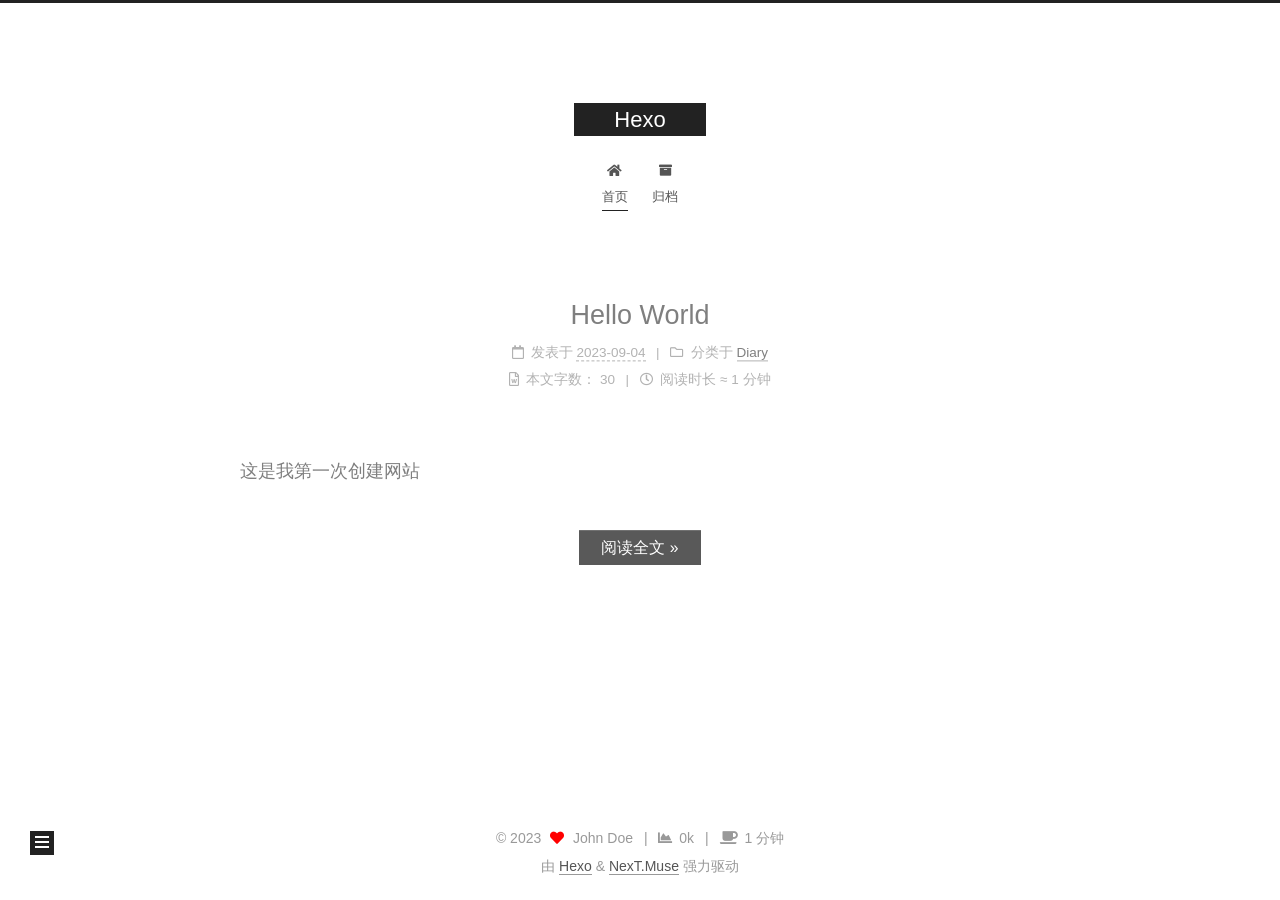
==== commit faf2bea7: "Site updated: 2023-09-04 20:58:36" ====
--- a/index.html
+++ b/index.html
@@ -170,7 +170,16 @@
               <span class="post-meta-item-text">发表于</span>
               
 
-              <time title="创建时间：2023-09-04 19:37:37 / 修改时间：19:37:17" itemprop="dateCreated datePublished" datetime="2023-09-04T19:37:37+08:00">2023-09-04</time>
+              <time title="创建时间：2023-09-04 20:37:53 / 修改时间：20:46:27" itemprop="dateCreated datePublished" datetime="2023-09-04T20:37:53+08:00">2023-09-04</time>
+            </span>
+            <span class="post-meta-item">
+              <span class="post-meta-item-icon">
+                <i class="far fa-folder"></i>
+              </span>
+              <span class="post-meta-item-text">分类于</span>
+                <span itemprop="about" itemscope itemtype="http://schema.org/Thing">
+                  <a href="/categories/Diary/" itemprop="url" rel="index"><span itemprop="name">Diary</span></a>
+                </span>
             </span>
 
           <br>
@@ -179,7 +188,7 @@
                 <i class="far fa-file-word"></i>
               </span>
                 <span class="post-meta-item-text">本文字数：</span>
-              <span>78</span>
+              <span>30</span>
             </span>
             <span class="post-meta-item" title="阅读时长">
               <span class="post-meta-item-icon">
@@ -198,20 +207,15 @@
     <div class="post-body" itemprop="articleBody">
 
       
-          <p>Welcome to <a target="_blank" rel="noopener" href="https://hexo.io/">Hexo</a>! This is your very first post. Check <a target="_blank" rel="noopener" href="https://hexo.io/docs/">documentation</a> for more info. If you get any problems when using Hexo, you can find the answer in <a target="_blank" rel="noopener" href="https://hexo.io/docs/troubleshooting.html">troubleshooting</a> or you can ask me on <a target="_blank" rel="noopener" href="https://github.com/hexojs/hexo/issues">GitHub</a>.</p>
-<h2 id="Quick-Start"><a href="#Quick-Start" class="headerlink" title="Quick Start"></a>Quick Start</h2><h3 id="Create-a-new-post"><a href="#Create-a-new-post" class="headerlink" title="Create a new post"></a>Create a new post</h3><figure class="highlight bash"><table><tr><td class="gutter"><pre><span class="line">1</span><br></pre></td><td class="code"><pre><span class="line">$ hexo new <span class="string">&quot;My New Post&quot;</span></span><br></pre></td></tr></table></figure>
-
-<p>More info: <a target="_blank" rel="noopener" href="https://hexo.io/docs/writing.html">Writing</a></p>
-<h3 id="Run-server"><a href="#Run-server" class="headerlink" title="Run server"></a>Run server</h3><figure class="highlight bash"><table><tr><td class="gutter"><pre><span class="line">1</span><br></pre></td><td class="code"><pre><span class="line">$ hexo server</span><br></pre></td></tr></table></figure>
-
-<p>More info: <a target="_blank" rel="noopener" href="https://hexo.io/docs/server.html">Server</a></p>
-<h3 id="Generate-static-files"><a href="#Generate-static-files" class="headerlink" title="Generate static files"></a>Generate static files</h3><figure class="highlight bash"><table><tr><td class="gutter"><pre><span class="line">1</span><br></pre></td><td class="code"><pre><span class="line">$ hexo generate</span><br></pre></td></tr></table></figure>
-
-<p>More info: <a target="_blank" rel="noopener" href="https://hexo.io/docs/generating.html">Generating</a></p>
-<h3 id="Deploy-to-remote-sites"><a href="#Deploy-to-remote-sites" class="headerlink" title="Deploy to remote sites"></a>Deploy to remote sites</h3><figure class="highlight bash"><table><tr><td class="gutter"><pre><span class="line">1</span><br></pre></td><td class="code"><pre><span class="line">$ hexo deploy</span><br></pre></td></tr></table></figure>
-
-<p>More info: <a target="_blank" rel="noopener" href="https://hexo.io/docs/one-command-deployment.html">Deployment</a></p>
-
+          <p>这是我第一次创建网站</p>
+          <!--noindex-->
+            <div class="post-button">
+              <a class="btn" href="/2023/09/04/hello-world/#more" rel="contents">
+                阅读全文 &raquo;
+              </a>
+            </div>
+          <!--/noindex-->
+        
       
     </div>
 
@@ -296,6 +300,14 @@
           <span class="site-state-item-name">日志</span>
         </a>
       </div>
+      <div class="site-state-item site-state-categories">
+        <span class="site-state-item-count">1</span>
+        <span class="site-state-item-name">分类</span>
+      </div>
+      <div class="site-state-item site-state-tags">
+        <span class="site-state-item-count">2</span>
+        <span class="site-state-item-name">标签</span>
+      </div>
   </nav>
 </div>
 
--- a/css/main.css
+++ b/css/main.css
@@ -1168,7 +1168,7 @@
 }
 .links-of-author a::before,
 .links-of-author span.exturl::before {
-  background: #78ded4;
+  background: #ffb0fc;
   border-radius: 50%;
   content: ' ';
   display: inline-block;
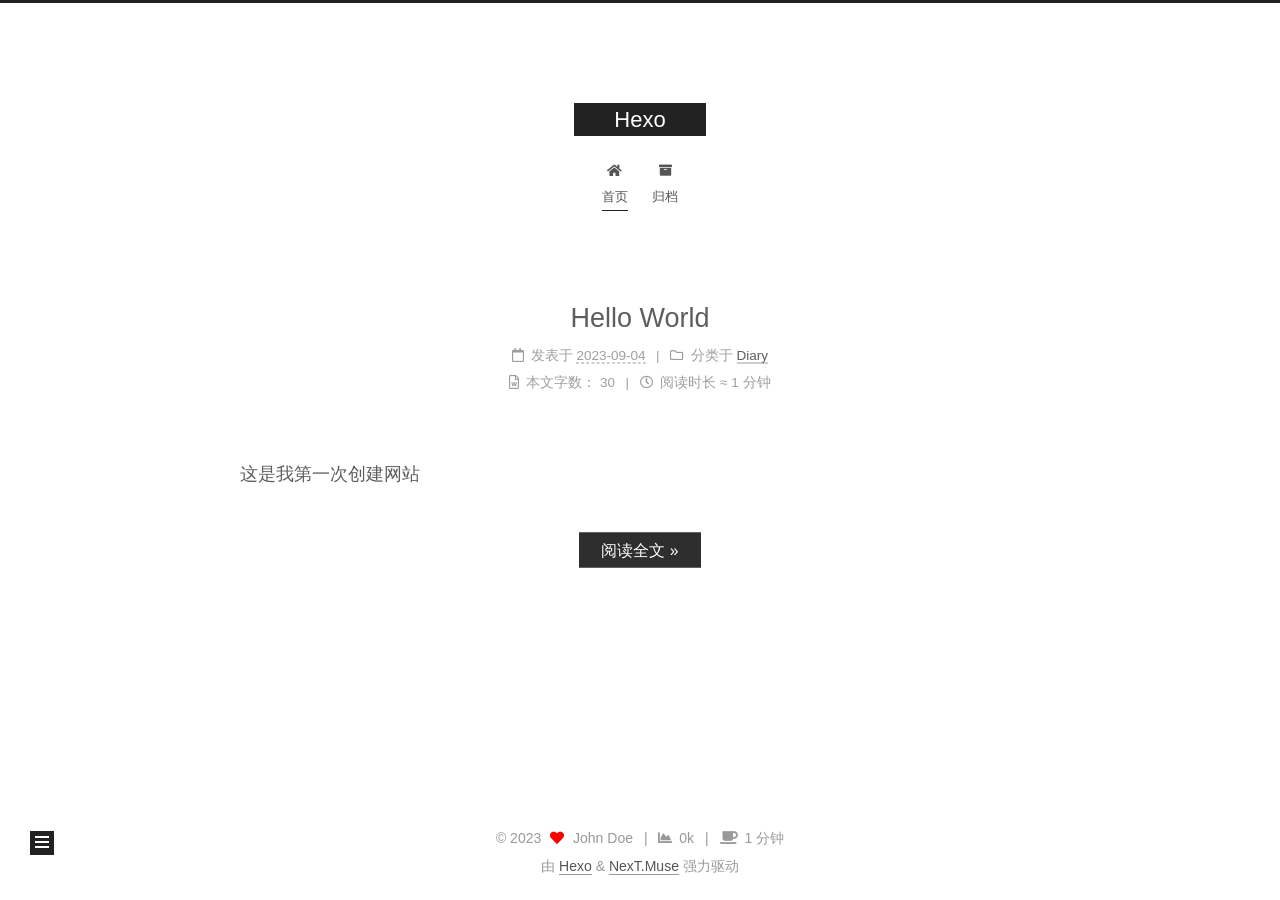
==== commit a5b16523: "Site updated: 2023-09-04 21:36:56" ====
--- a/index.html
+++ b/index.html
@@ -170,7 +170,7 @@
               <span class="post-meta-item-text">发表于</span>
               
 
-              <time title="创建时间：2023-09-04 20:37:53 / 修改时间：20:46:27" itemprop="dateCreated datePublished" datetime="2023-09-04T20:37:53+08:00">2023-09-04</time>
+              <time title="创建时间：2023-09-04 21:37:53 / 修改时间：21:36:14" itemprop="dateCreated datePublished" datetime="2023-09-04T21:37:53+08:00">2023-09-04</time>
             </span>
             <span class="post-meta-item">
               <span class="post-meta-item-icon">
--- a/css/main.css
+++ b/css/main.css
@@ -1168,7 +1168,7 @@
 }
 .links-of-author a::before,
 .links-of-author span.exturl::before {
-  background: #ffb0fc;
+  background: #77ff8e;
   border-radius: 50%;
   content: ' ';
   display: inline-block;
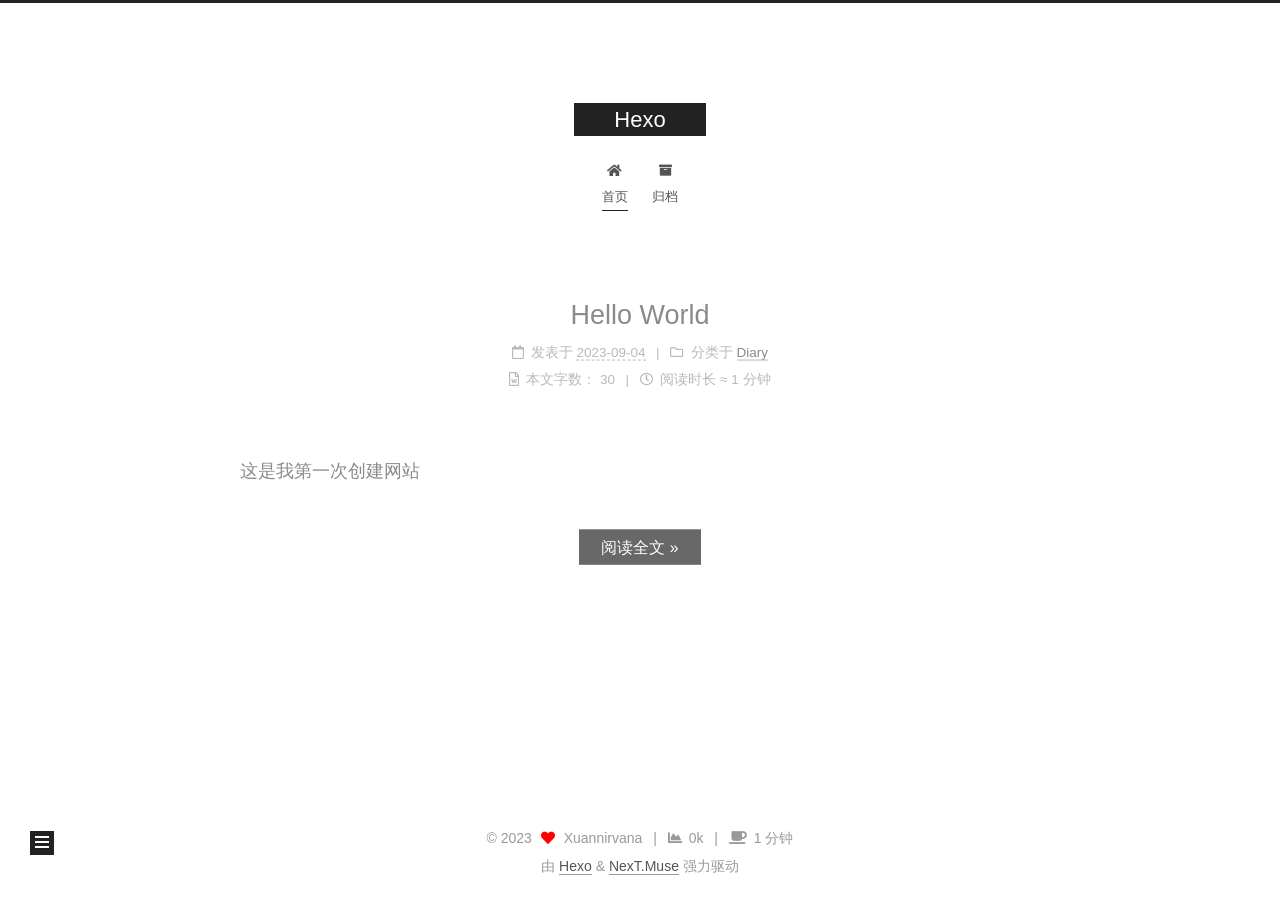
==== commit 8a701561: "Site updated: 2023-09-04 21:43:51" ====
--- a/index.html
+++ b/index.html
@@ -25,7 +25,7 @@
 <meta property="og:url" content="http://example.com/index.html">
 <meta property="og:site_name" content="Hexo">
 <meta property="og:locale" content="zh_CN">
-<meta property="article:author" content="John Doe">
+<meta property="article:author" content="Xuannirvana">
 <meta name="twitter:card" content="summary">
 
 <link rel="canonical" href="http://example.com/">
@@ -148,8 +148,8 @@
     <link itemprop="mainEntityOfPage" href="http://example.com/2023/09/04/hello-world/">
 
     <span hidden itemprop="author" itemscope itemtype="http://schema.org/Person">
-      <meta itemprop="image" content="/images/avatar.gif">
-      <meta itemprop="name" content="John Doe">
+      <meta itemprop="image" content="/images/avatar.jpg">
+      <meta itemprop="name" content="Xuannirvana">
       <meta itemprop="description" content="">
     </span>
 
@@ -288,7 +288,9 @@
 
       <div class="site-overview-wrap sidebar-panel">
         <div class="site-author motion-element" itemprop="author" itemscope itemtype="http://schema.org/Person">
-  <p class="site-author-name" itemprop="name">John Doe</p>
+    <img class="site-author-image" itemprop="image" alt="Xuannirvana"
+      src="/images/avatar.jpg">
+  <p class="site-author-name" itemprop="name">Xuannirvana</p>
   <div class="site-description" itemprop="description"></div>
 </div>
 <div class="site-state-wrap motion-element">
@@ -336,7 +338,7 @@
   <span class="with-love">
     <i class="fa fa-heart"></i>
   </span>
-  <span class="author" itemprop="copyrightHolder">John Doe</span>
+  <span class="author" itemprop="copyrightHolder">Xuannirvana</span>
     <span class="post-meta-divider">|</span>
     <span class="post-meta-item-icon">
       <i class="fa fa-chart-area"></i>
--- a/css/main.css
+++ b/css/main.css
@@ -1168,7 +1168,7 @@
 }
 .links-of-author a::before,
 .links-of-author span.exturl::before {
-  background: #77ff8e;
+  background: #8bffff;
   border-radius: 50%;
   content: ' ';
   display: inline-block;
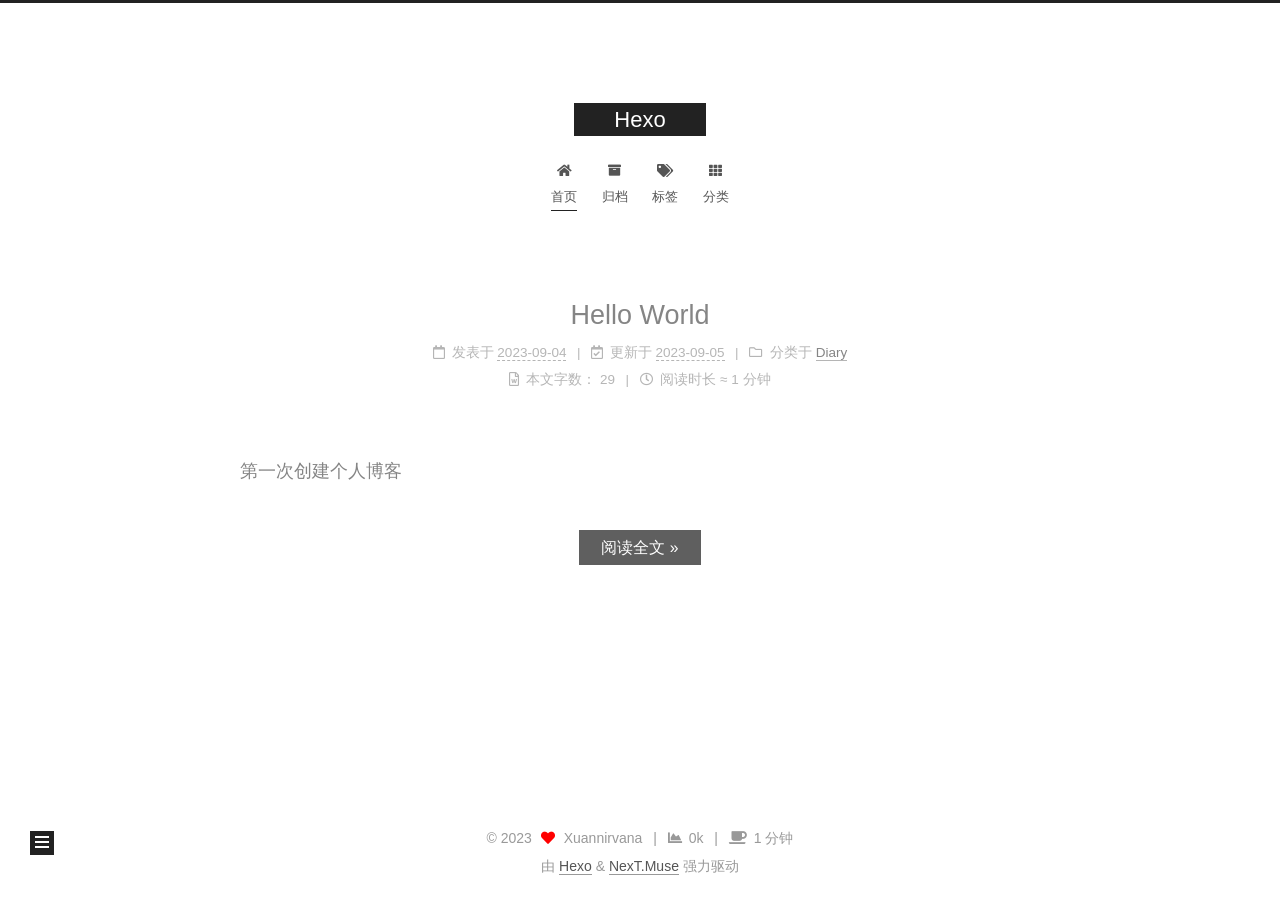
==== commit 2b26b96d: "Site updated: 2023-09-05 19:19:11" ====
--- a/index.html
+++ b/index.html
@@ -118,6 +118,16 @@
     <a href="/archives/" rel="section"><i class="fa fa-archive fa-fw"></i>归档</a>
 
   </li>
+        <li class="menu-item menu-item-tags">
+
+    <a href="/tags/" rel="section"><i class="fa fa-tags fa-fw"></i>标签</a>
+
+  </li>
+        <li class="menu-item menu-item-categories">
+
+    <a href="/categories/" rel="section"><i class="fa fa-th fa-fw"></i>分类</a>
+
+  </li>
   </ul>
 </nav>
 
@@ -168,10 +178,16 @@
                 <i class="far fa-calendar"></i>
               </span>
               <span class="post-meta-item-text">发表于</span>
-              
-
-              <time title="创建时间：2023-09-04 21:37:53 / 修改时间：21:36:14" itemprop="dateCreated datePublished" datetime="2023-09-04T21:37:53+08:00">2023-09-04</time>
+
+              <time title="创建时间：2023-09-04 21:37:53" itemprop="dateCreated datePublished" datetime="2023-09-04T21:37:53+08:00">2023-09-04</time>
             </span>
+              <span class="post-meta-item">
+                <span class="post-meta-item-icon">
+                  <i class="far fa-calendar-check"></i>
+                </span>
+                <span class="post-meta-item-text">更新于</span>
+                <time title="修改时间：2023-09-05 18:54:19" itemprop="dateModified" datetime="2023-09-05T18:54:19+08:00">2023-09-05</time>
+              </span>
             <span class="post-meta-item">
               <span class="post-meta-item-icon">
                 <i class="far fa-folder"></i>
@@ -188,7 +204,7 @@
                 <i class="far fa-file-word"></i>
               </span>
                 <span class="post-meta-item-text">本文字数：</span>
-              <span>30</span>
+              <span>29</span>
             </span>
             <span class="post-meta-item" title="阅读时长">
               <span class="post-meta-item-icon">
@@ -207,7 +223,7 @@
     <div class="post-body" itemprop="articleBody">
 
       
-          <p>这是我第一次创建网站</p>
+          <p>第一次创建个人博客</p>
           <!--noindex-->
             <div class="post-button">
               <a class="btn" href="/2023/09/04/hello-world/#more" rel="contents">
--- a/css/main.css
+++ b/css/main.css
@@ -1168,7 +1168,7 @@
 }
 .links-of-author a::before,
 .links-of-author span.exturl::before {
-  background: #8bffff;
+  background: #789591;
   border-radius: 50%;
   content: ' ';
   display: inline-block;
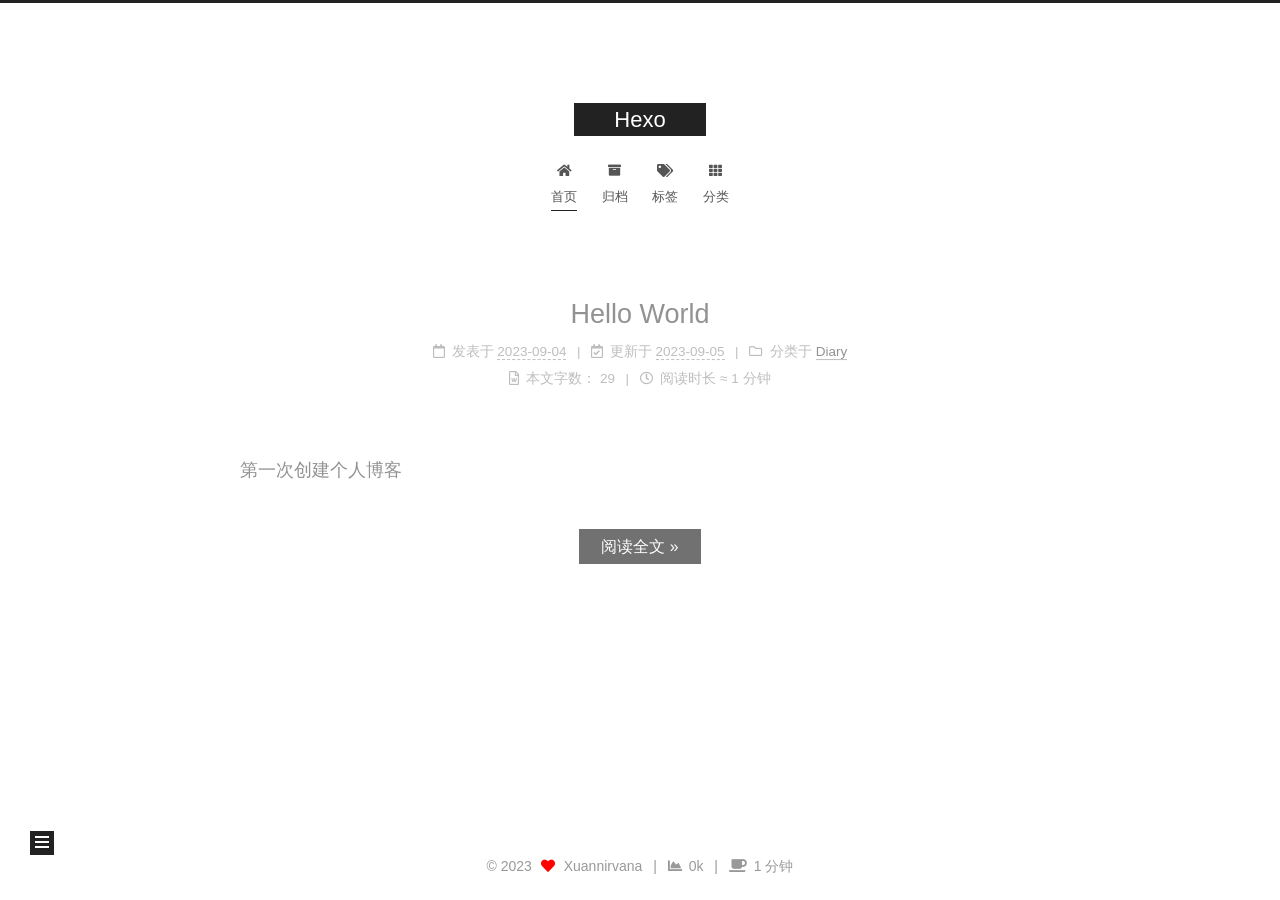
==== commit 24b25bfc: "Site updated: 2023-09-05 19:38:45" ====
--- a/index.html
+++ b/index.html
@@ -366,8 +366,6 @@
     </span>
     <span title="站点阅读时长">1 分钟</span>
 </div>
-  <div class="powered-by">由 <a href="https://hexo.io/" class="theme-link" rel="noopener" target="_blank">Hexo</a> & <a href="https://muse.theme-next.org/" class="theme-link" rel="noopener" target="_blank">NexT.Muse</a> 强力驱动
-  </div>
 
         
 
--- a/css/main.css
+++ b/css/main.css
@@ -1168,7 +1168,7 @@
 }
 .links-of-author a::before,
 .links-of-author span.exturl::before {
-  background: #789591;
+  background: #ffffe4;
   border-radius: 50%;
   content: ' ';
   display: inline-block;
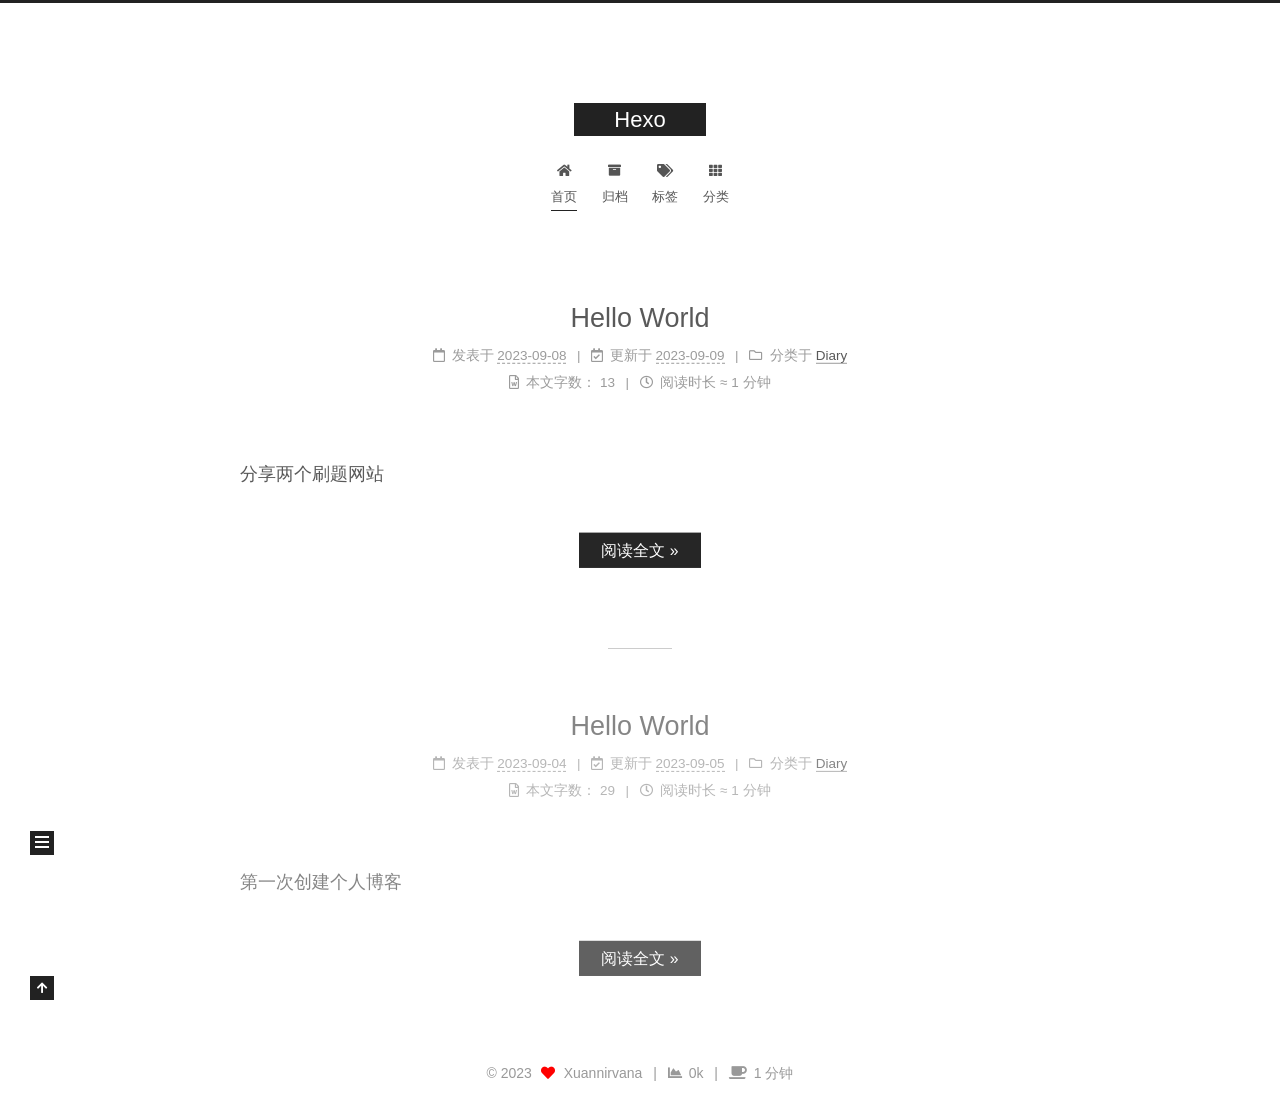
==== commit 79ced7cd: "Site updated: 2023-09-09 10:07:20" ====
--- a/index.html
+++ b/index.html
@@ -151,6 +151,101 @@
 
           <div class="content index posts-expand">
             
+      
+  
+  
+  <article itemscope itemtype="http://schema.org/Article" class="post-block" lang="zh-CN">
+    <link itemprop="mainEntityOfPage" href="http://example.com/2023/09/08/%E6%8E%A8%E8%8D%90%E5%87%A0%E4%B8%AA%E5%88%B7%E9%A2%98%E7%BD%91%E7%AB%99/">
+
+    <span hidden itemprop="author" itemscope itemtype="http://schema.org/Person">
+      <meta itemprop="image" content="/images/avatar.jpg">
+      <meta itemprop="name" content="Xuannirvana">
+      <meta itemprop="description" content="">
+    </span>
+
+    <span hidden itemprop="publisher" itemscope itemtype="http://schema.org/Organization">
+      <meta itemprop="name" content="Hexo">
+    </span>
+      <header class="post-header">
+        <h2 class="post-title" itemprop="name headline">
+          
+            <a href="/2023/09/08/%E6%8E%A8%E8%8D%90%E5%87%A0%E4%B8%AA%E5%88%B7%E9%A2%98%E7%BD%91%E7%AB%99/" class="post-title-link" itemprop="url">Hello World</a>
+        </h2>
+
+        <div class="post-meta">
+            <span class="post-meta-item">
+              <span class="post-meta-item-icon">
+                <i class="far fa-calendar"></i>
+              </span>
+              <span class="post-meta-item-text">发表于</span>
+
+              <time title="创建时间：2023-09-08 21:37:53" itemprop="dateCreated datePublished" datetime="2023-09-08T21:37:53+08:00">2023-09-08</time>
+            </span>
+              <span class="post-meta-item">
+                <span class="post-meta-item-icon">
+                  <i class="far fa-calendar-check"></i>
+                </span>
+                <span class="post-meta-item-text">更新于</span>
+                <time title="修改时间：2023-09-09 10:05:37" itemprop="dateModified" datetime="2023-09-09T10:05:37+08:00">2023-09-09</time>
+              </span>
+            <span class="post-meta-item">
+              <span class="post-meta-item-icon">
+                <i class="far fa-folder"></i>
+              </span>
+              <span class="post-meta-item-text">分类于</span>
+                <span itemprop="about" itemscope itemtype="http://schema.org/Thing">
+                  <a href="/categories/Diary/" itemprop="url" rel="index"><span itemprop="name">Diary</span></a>
+                </span>
+            </span>
+
+          <br>
+            <span class="post-meta-item" title="本文字数">
+              <span class="post-meta-item-icon">
+                <i class="far fa-file-word"></i>
+              </span>
+                <span class="post-meta-item-text">本文字数：</span>
+              <span>13</span>
+            </span>
+            <span class="post-meta-item" title="阅读时长">
+              <span class="post-meta-item-icon">
+                <i class="far fa-clock"></i>
+              </span>
+                <span class="post-meta-item-text">阅读时长 &asymp;</span>
+              <span>1 分钟</span>
+            </span>
+
+        </div>
+      </header>
+
+    
+    
+    
+    <div class="post-body" itemprop="articleBody">
+
+      
+          <p>分享两个刷题网站</p>
+          <!--noindex-->
+            <div class="post-button">
+              <a class="btn" href="/2023/09/08/%E6%8E%A8%E8%8D%90%E5%87%A0%E4%B8%AA%E5%88%B7%E9%A2%98%E7%BD%91%E7%AB%99/#more" rel="contents">
+                阅读全文 &raquo;
+              </a>
+            </div>
+          <!--/noindex-->
+        
+      
+    </div>
+
+    
+    
+    
+      <footer class="post-footer">
+        <div class="post-eof"></div>
+      </footer>
+  </article>
+  
+  
+  
+
       
   
   
@@ -314,7 +409,7 @@
       <div class="site-state-item site-state-posts">
           <a href="/archives/">
         
-          <span class="site-state-item-count">1</span>
+          <span class="site-state-item-count">2</span>
           <span class="site-state-item-name">日志</span>
         </a>
       </div>
@@ -323,7 +418,7 @@
         <span class="site-state-item-name">分类</span>
       </div>
       <div class="site-state-item site-state-tags">
-        <span class="site-state-item-count">2</span>
+        <span class="site-state-item-count">3</span>
         <span class="site-state-item-name">标签</span>
       </div>
   </nav>
--- a/css/main.css
+++ b/css/main.css
@@ -1168,7 +1168,7 @@
 }
 .links-of-author a::before,
 .links-of-author span.exturl::before {
-  background: #ffffe4;
+  background: #b4ffff;
   border-radius: 50%;
   content: ' ';
   display: inline-block;
